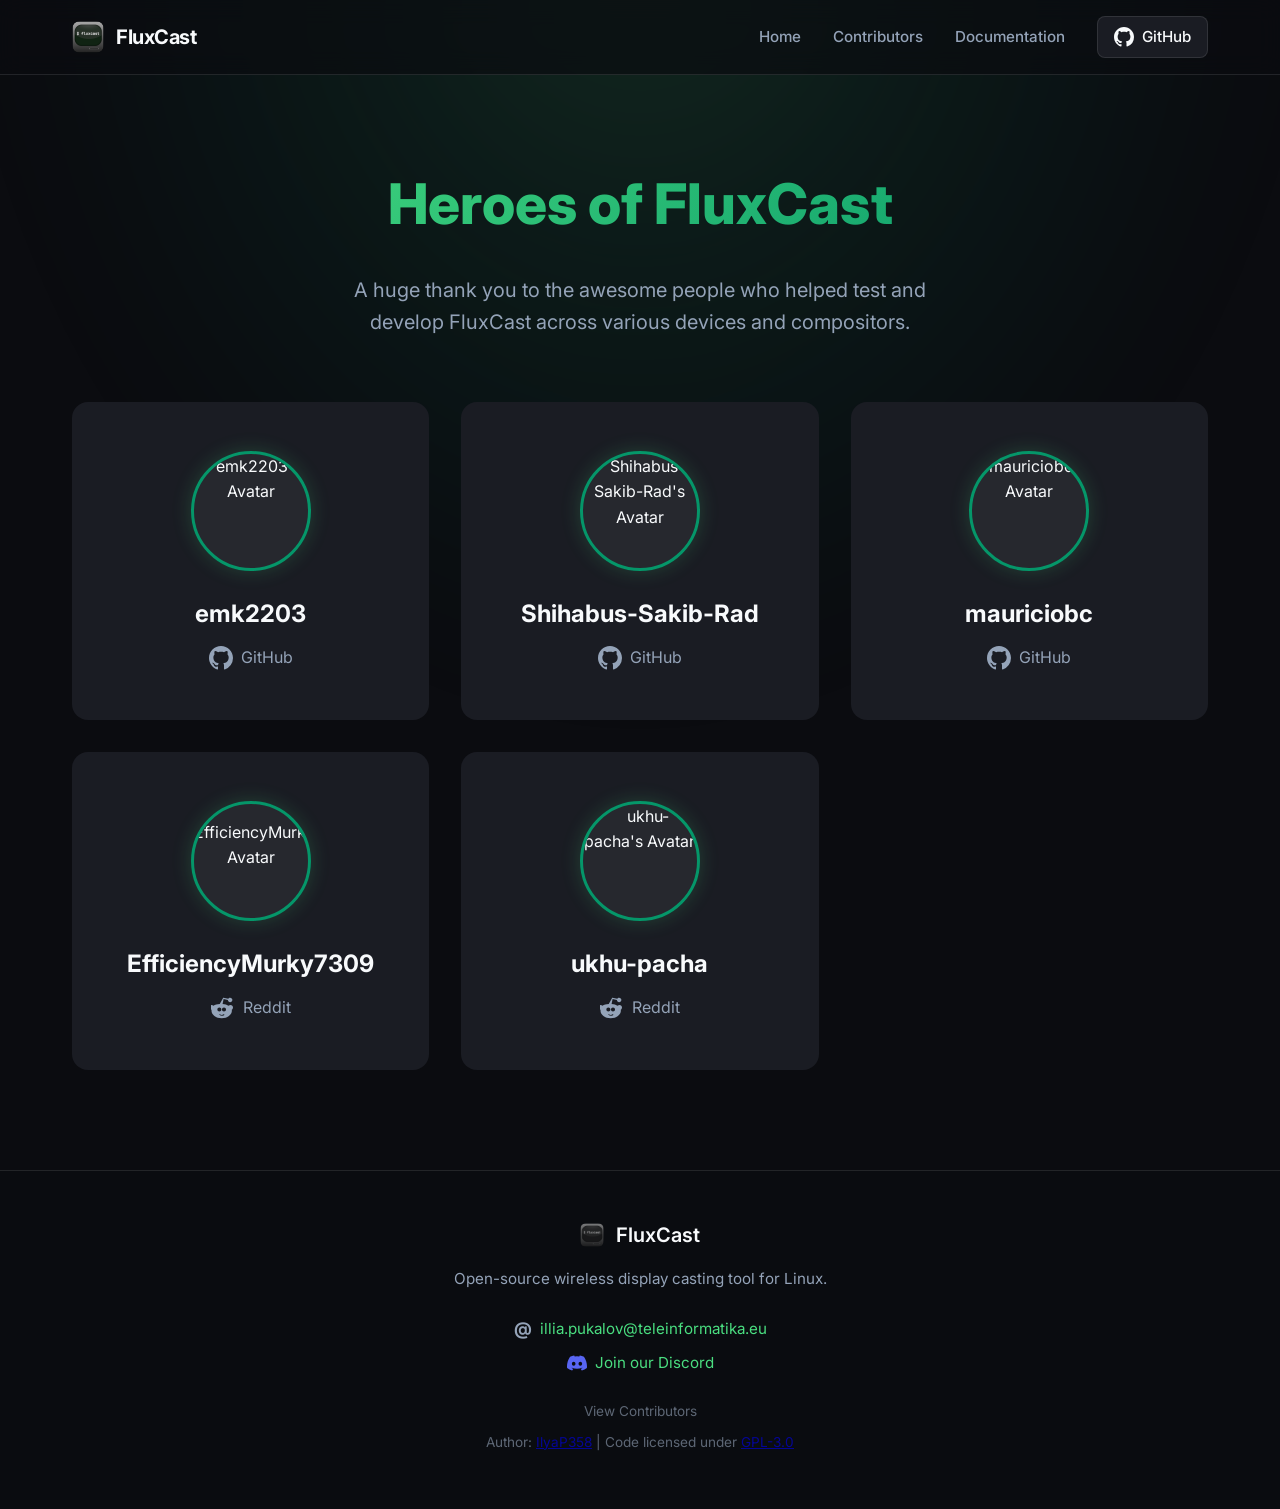
==== contributors.html @ ea7fc266 "ADD_contributors_page" ====
<!DOCTYPE html>
<html lang="en">

<head>
    <meta charset="UTF-8">
    <meta name="viewport" content="width=device-width, initial-scale=1.0">
    <title>FluxCast - Contributors</title>
    <meta name="description" content="Meet the awesome people who helped test and develop FluxCast.">
    <link rel="icon" type="image/png" href="flcast_logo_512x512.png">
    <link rel="preconnect" href="https://fonts.googleapis.com">
    <link rel="preconnect" href="https://fonts.gstatic.com" crossorigin>
    <link
        href="https://fonts.googleapis.com/css2?family=Inter:wght@400;500;600;700;800&family=Fira+Code:wght@400;500&display=swap"
        rel="stylesheet">
    <link rel="stylesheet" href="style.css">
    <style>
        .contributors-section {
            max-width: 1200px;
            margin: 160px auto 100px;
            padding: 0 2rem;
            text-align: center;
        }

        .contributors-title {
            font-size: 3.5rem;
            font-weight: 800;
            margin-bottom: 1.5rem;
            background: linear-gradient(135deg, var(--accent-color), var(--accent-secondary));
            -webkit-background-clip: text;
            -webkit-text-fill-color: transparent;
            background-clip: text;
        }

        .contributors-subtitle {
            font-size: 1.25rem;
            color: var(--text-secondary);
            margin-bottom: 4rem;
            max-width: 600px;
            margin-left: auto;
            margin-right: auto;
        }

        .contributors-grid {
            display: grid;
            grid-template-columns: repeat(auto-fit, minmax(300px, 1fr));
            gap: 2rem;
        }

        .contributor-card {
            background: var(--surface-color);
            border: 1px solid transparent;
            border-radius: 16px;
            padding: 3rem 1.5rem;
            display: flex;
            flex-direction: column;
            align-items: center;
            transition: all 0.3s ease;
            text-decoration: none;
            color: var(--text-primary);
        }

        .contributor-card:hover {
            border-color: rgba(74, 222, 128, 0.3);
            background: var(--surface-hover);
        }

        .contributor-avatar {
            width: 120px;
            height: 120px;
            border-radius: 50%;
            margin-bottom: 1.5rem;
            border: 3px solid var(--accent-secondary);
            background: rgba(255, 255, 255, 0.05);
            object-fit: cover;
            box-shadow: 0 0 20px rgba(74, 222, 128, 0.2);
        }

        .contributor-name {
            font-size: 1.5rem;
            font-weight: 700;
            margin-bottom: 0.75rem;
        }

        .contributor-platform {
            display: flex;
            align-items: center;
            gap: 0.5rem;
            color: var(--text-secondary);
            font-size: 1rem;
            margin-top: auto;
        }

        .platform-icon {
            width: 24px;
            height: 24px;
            fill: currentColor;
        }
    </style>
</head>

<body>
    <div class="glow-background"></div>

    <nav class="navbar">
        <div class="nav-content">
            <div class="logo-container">
                <img src="flcast_logo_512x512.png" alt="FluxCast Logo" class="logo">
                <span class="brand-name">FluxCast</span>
            </div>
            <div class="nav-links">
                <a href="index.html">Home</a>
                <a href="contributors.html">Contributors</a>
                <a href="index.html#docs">Documentation</a>
                <a href="https://github.com/IlyaP358/fluxcast" target="_blank" class="github-btn">
                    <svg height="20" width="20" viewBox="0 0 16 16" fill="currentColor">
                        <path
                            d="M8 0C3.58 0 0 3.58 0 8c0 3.54 2.29 6.53 5.47 7.59.4.07.55-.17.55-.38 0-.19-.01-.82-.01-1.49-2.01.37-2.53-.49-2.69-.94-.09-.23-.48-.94-.82-1.13-.28-.15-.68-.52-.01-.53.63-.01 1.08.58 1.23.82.72 1.21 1.87.87 2.33.66.07-.52.28-.87.51-1.07-1.78-.2-3.64-.89-3.64-3.95 0-.87.31-1.59.82-2.15-.08-.2-.36-1.02.08-2.12 0 0 .67-.21 2.2.82.64-.18 1.32-.27 2-.27.68 0 1.36.09 2 .27 1.53-1.04 2.2-.82 2.2-.82.44 1.1.16 1.92.08 2.12.51.56.82 1.27.82 2.15 0 3.07-1.87 3.75-3.65 3.95.29.25.54.73.54 1.48 0 1.07-.01 1.93-.01 2.2 0 .21.15.46.55.38A8.013 8.013 0 0016 8c0-4.42-3.58-8-8-8z">
                        </path>
                    </svg>
                    GitHub
                </a>
            </div>
        </div>
    </nav>

    <main>
        <section class="contributors-section">
            <h1 class="contributors-title">Heroes of FluxCast</h1>
            <p class="contributors-subtitle">A huge thank you to the awesome people who helped test and develop FluxCast
                across various devices and compositors.</p>

            <div class="contributors-grid" id="contributors-grid"></div>
        </section>
    </main>

    <footer>
        <div class="footer-content">
            <div class="footer-brand">
                <img src="flcast_logo_512x512.png" alt="FluxCast Logo" class="footer-logo">
                <span>FluxCast</span>
            </div>
            <p>Open-source wireless display casting tool for Linux.</p>
            <div class="footer-contact" style="margin-top: 1.5rem; font-size: 0.95rem;">
                <p style="display: flex; align-items: center; justify-content: center; gap: 0.5rem;">
                    <strong style="font-size: 1.1rem; color: var(--text-secondary);">@</strong>
                    <a href="mailto:illia.pukalov@teleinformatika.eu"
                        style="color: var(--accent-color); text-decoration: none; transition: opacity 0.2s;">illia.pukalov@teleinformatika.eu</a>
                </p>
                <p
                    style="display: flex; align-items: center; justify-content: center; gap: 0.5rem; margin-top: 0.5rem;">
                    <svg width="20" height="20" viewBox="0 0 24 24" fill="#5865F2" xmlns="http://w3.org">
                        <path
                            d="M20.317 4.37a19.791 19.791 0 0 0-4.885-1.515a.074.074 0 0 0-.079.037c-.21.375-.444.864-.608 1.25a18.27 18.27 0 0 0-5.487 0a12.64 12.64 0 0 0-.617-1.25a.077.077 0 0 0-.079-.037A19.736 19.736 0 0 0 3.677 4.37a.07.07 0 0 0-.032.027C.533 9.046-.32 13.58.099 18.057a.082.082 0 0 0 .031.057a19.9 19.9 0 0 0 5.993 3.03a.078.078 0 0 0 .084-.028a14.09 14.09 0 0 0 1.226-1.994a.076.076 0 0 0-.041-.106a13.107 13.107 0 0 1-1.872-.892a.077.077 0 0 1-.008-.128a10.2 10.2 0 0 0 .372-.292a.074.074 0 0 1 .077-.01c3.928 1.793 8.18 1.793 12.062 0a.074.074 0 0 1 .078.01c.12.098.246.198.373.292a.077.077 0 0 1-.006.127a12.299 12.299 0 0 1-1.873.892a.077.077 0 0 0-.041.107c.36.698.772 1.362 1.225 1.993a.076.076 0 0 0 .084.028a19.839 19.839 0 0 0 6.002-3.03a.077.077 0 0 0 .032-.054c.5-5.177-.838-9.674-3.549-13.66a.06.06 0 0 0-.031-.03zM8.02 15.33c-1.183 0-2.157-1.085-2.157-2.419c0-1.333.956-2.419 2.157-2.419c1.21 0 2.176 1.096 2.157 2.42c0 1.333-.956 2.418-2.157 2.418zm7.975 0c-1.183 0-2.157-1.085-2.157-2.419c0-1.333.955-2.419 2.157-2.419c1.21 0 2.176 1.096 2.157 2.42c0 1.333-.946 2.418-2.157 2.418z" />
                    </svg>
                    <a href="https://discord.gg/Qa2UTZPpPh" target="_blank" rel="noopener noreferrer"
                        style="color: var(--accent-color); text-decoration: none; transition: opacity 0.2s;">Join our
                        Discord</a>
                </p>
            </div>

            <p style="margin-top: 1.5rem; margin-bottom: -1rem;">
                <a href="contributors.html"
                    style="color: var(--text-secondary); opacity: 0.6; text-decoration: none; font-size: 0.85rem; transition: opacity 0.2s;"
                    onmouseover="this.style.opacity='1'" onmouseout="this.style.opacity='0.6'">View Contributors</a>
            </p>

            <p class="copyright">
                Author: <a href="https://github.com/IlyaP358" target="_blank">IlyaP358</a> |
                Code licensed under <a href="https://github.com/IlyaP358/fluxcast/blob/main/LICENSE"
                    target="_blank">GPL-3.0</a>
            </p>

        </div>
    </footer>

    <script src="contributors_data.js"></script>
    <script src="contributors.js"></script>
</body>

</html>
---- style.css ----
:root {
    --bg-color: #0B0C10;
    --surface-color: #1A1C23;
    --surface-hover: #232732;
    --text-primary: #F8FAFC;
    --text-secondary: #94A3B8;
    --accent-color: #4ADE80;
    --accent-secondary: #059669;
    --border-color: rgba(255, 255, 255, 0.1);
    --glow-spread: 120px;
}

* {
    margin: 0;
    padding: 0;
    box-sizing: border-box;
}

body {
    font-family: 'Inter', -apple-system, BlinkMacSystemFont, sans-serif;
    background-color: var(--bg-color);
    color: var(--text-primary);
    line-height: 1.6;
    overflow-x: hidden;
}

html {
    scroll-behavior: smooth;
}

.glow-background {
    position: absolute;
    top: -100px;
    left: 50%;
    transform: translateX(-50%);
    width: 100vw;
    height: 800px;
    background: radial-gradient(ellipse at top center, rgba(74, 222, 128, 0.15) 0%, rgba(5, 150, 105, 0.08) 40%, transparent 70%);
    filter: blur(60px);
    z-index: -1;
    pointer-events: none;
}

.navbar {
    position: fixed;
    top: 0;
    left: 0;
    width: 100%;
    background: rgba(11, 12, 16, 0.7);
    backdrop-filter: blur(12px);
    border-bottom: 1px solid var(--border-color);
    z-index: 100;
}

.nav-content {
    max-width: 1200px;
    margin: 0 auto;
    padding: 1rem 2rem;
    display: flex;
    justify-content: space-between;
    align-items: center;
}

.logo-container {
    display: flex;
    align-items: center;
    gap: 0.75rem;
}

.logo {
    width: 32px;
    height: 32px;
    border-radius: 8px;
}

.brand-name {
    font-weight: 700;
    font-size: 1.25rem;
    letter-spacing: -0.5px;
}

.nav-links {
    display: flex;
    align-items: center;
    gap: 2rem;
}

.nav-links a {
    color: var(--text-secondary);
    text-decoration: none;
    font-weight: 500;
    font-size: 0.95rem;
    transition: color 0.2s;
}

.nav-links a:hover {
    color: var(--text-primary);
}

.github-btn {
    display: flex;
    align-items: center;
    gap: 0.5rem;
    background: var(--surface-color);
    padding: 0.5rem 1rem;
    border-radius: 8px;
    border: 1px solid var(--border-color);
    color: var(--text-primary) !important;
    transition: all 0.2s !important;
}

.github-btn:hover {
    background: var(--surface-hover);
    border-color: rgba(255, 255, 255, 0.2);
}

.hero {
    max-width: 1200px;
    margin: 0 auto;
    padding: 160px 2rem 80px;
    display: flex;
    flex-direction: column;
    align-items: center;
    text-align: center;
}

.hero-content {
    max-width: 800px;
    margin-bottom: 4rem;
}

.hero-title {
    font-size: 4rem;
    font-weight: 800;
    line-height: 1.1;
    letter-spacing: -1.5px;
    margin-bottom: 1.5rem;
}

.gradient-text {
    background: linear-gradient(135deg, var(--accent-color), var(--accent-secondary));
    -webkit-background-clip: text;
    -webkit-text-fill-color: transparent;
    background-clip: text;
}

.hero-subtitle {
    font-size: 1.25rem;
    color: var(--text-secondary);
    margin-bottom: 2.5rem;
    max-width: 600px;
    margin-left: auto;
    margin-right: auto;
}

.hero-actions {
    display: flex;
    justify-content: center;
    gap: 1rem;
}

.btn {
    padding: 0.875rem 1.5rem;
    border-radius: 8px;
    font-weight: 600;
    font-size: 1rem;
    text-decoration: none;
    transition: all 0.3s ease;
    cursor: pointer;
}

.btn-primary {
    background: var(--text-primary);
    color: var(--bg-color);
    box-shadow: 0 4px 14px rgba(255, 255, 255, 0.25);
}

.btn-primary:hover {
    transform: translateY(-2px);
    box-shadow: 0 6px 20px rgba(255, 255, 255, 0.3);
}

.btn-secondary {
    background: rgba(255, 255, 255, 0.05);
    color: var(--text-primary);
    border: 1px solid var(--border-color);
    backdrop-filter: blur(8px);
}

.btn-secondary:hover {
    background: rgba(255, 255, 255, 0.1);
    transform: translateY(-2px);
}

.video-container {
    width: 100%;
    max-width: 1000px;
    position: relative;
}

.video-wrapper {
    position: relative;
    border-radius: 12px;
    background: var(--surface-color);
    padding: 8px;
    border: 1px solid var(--border-color);
    box-shadow: 0 20px 40px rgba(0, 0, 0, 0.5);
    z-index: 1;
}

.video-glow {
    position: absolute;
    top: 50%;
    left: 50%;
    transform: translate(-50%, -50%);
    width: 100%;
    height: 100%;
    background: linear-gradient(135deg, var(--accent-color), var(--accent-secondary));
    filter: blur(100px);
    opacity: 0.15;
    z-index: -1;
    border-radius: inherit;
    transition: opacity 0.3s ease;
}

.video-wrapper:hover .video-glow {
    opacity: 0.25;
}

video {
    width: 100%;
    height: auto;
    border-radius: 6px;
    display: block;
}

.faq-section {
    max-width: 900px;
    margin: 0 auto 100px;
    padding: 0 2rem;
}

.faq-container {
    display: flex;
    flex-direction: column;
    gap: 1.5rem;
}

.faq-item {
    background: var(--surface-color);
    border: 1px solid var(--border-color);
    border-radius: 12px;
    padding: 2rem;
    transition: border-color 0.3s ease;
}

.faq-item:hover {
    border-color: rgba(255, 255, 255, 0.2);
}

.faq-question {
    font-size: 1.25rem;
    font-weight: 600;
    margin-bottom: 1rem;
    color: var(--text-primary);
    display: flex;
    align-items: center;
    gap: 0.75rem;
}

.faq-icon {
    width: 24px;
    height: 24px;
    color: var(--text-secondary);
    flex-shrink: 0;
}

.faq-icon-img {
    width: 24px;
    height: auto;
    flex-shrink: 0;
}

.faq-answer {
    color: var(--text-secondary);
    font-size: 1rem;
    line-height: 1.6;
}

.faq-answer code {
    background: rgba(0, 0, 0, 0.3);
    padding: 0.2rem 0.4rem;
    border-radius: 4px;
    font-size: 0.9em;
    font-family: 'Fira Code', monospace;
    color: var(--accent-color);
}

.documentation-section {
    max-width: 900px;
    margin: 0 auto 100px;
    padding: 0 2rem;
}

.section-header {
    text-align: center;
    margin-bottom: 3rem;
}

.section-header h2 {
    font-size: 2.5rem;
    font-weight: 700;
    margin-bottom: 0.5rem;
}

.section-header p {
    color: var(--text-secondary);
}

.docs-container {
    background: var(--surface-color);
    border: 1px solid var(--border-color);
    border-radius: 16px;
    padding: 3rem;
    position: relative;
    overflow: hidden;
}

.docs-container::before {
    content: '';
    position: absolute;
    top: 0;
    left: 0;
    width: 100%;
    height: 4px;
    background: linear-gradient(90deg, var(--accent-color), var(--accent-secondary));
}

.docs-container h1 {
    font-size: 2rem;
    margin-bottom: 1.5rem;
    padding-bottom: 0.5rem;
    border-bottom: 1px solid var(--border-color);
}

.docs-container h2 {
    font-size: 1.5rem;
    margin-top: 2.5rem;
    margin-bottom: 1rem;
}

.docs-container h3 {
    font-size: 1.25rem;
    margin-top: 2rem;
    margin-bottom: 1rem;
}

.docs-container p {
    margin-bottom: 1.25rem;
    color: #CBD5E1;
}

.docs-container ul, .docs-container ol {
    margin-bottom: 1.5rem;
    padding-left: 1.5rem;
    color: #CBD5E1;
}

.docs-container li {
    margin-bottom: 0.5rem;
}

.docs-container a {
    color: var(--accent-color);
    text-decoration: none;
}

.docs-container a:hover {
    text-decoration: underline;
}

.docs-container code {
    font-family: 'Fira Code', monospace;
    background: rgba(0, 0, 0, 0.3);
    padding: 0.2rem 0.4rem;
    border-radius: 4px;
    font-size: 0.85em;
    color: var(--accent-color);
}

.docs-container pre {
    background: #0D1117;
    border: 1px solid var(--border-color);
    border-radius: 8px;
    padding: 1.25rem;
    overflow-x: auto;
    margin-bottom: 1.5rem;
}

.docs-container pre code {
    background: transparent;
    padding: 0;
    color: inherit;
    font-size: 0.9em;
}

.loading-spinner {
    width: 40px;
    height: 40px;
    border: 3px solid rgba(255, 255, 255, 0.1);
    border-radius: 50%;
    border-top-color: var(--accent-color);
    animation: spin 1s ease-in-out infinite;
    margin: 0 auto 1rem;
}

.loading-text {
    text-align: center;
    color: var(--text-secondary);
}

@keyframes spin {
    to { transform: rotate(360deg); }
}

footer {
    border-top: 1px solid var(--border-color);
    padding: 3rem 2rem;
    text-align: center;
    background: rgba(11, 12, 16, 0.5);
}

.footer-content {
    max-width: 1200px;
    margin: 0 auto;
}

.footer-brand {
    display: flex;
    align-items: center;
    justify-content: center;
    gap: 0.75rem;
    margin-bottom: 1rem;
    font-weight: 600;
    font-size: 1.25rem;
}

.footer-logo {
    width: 24px;
    height: 24px;
    border-radius: 6px;
    filter: grayscale(100%) opacity(0.7);
    transition: all 0.3s;
}

.footer-brand:hover .footer-logo {
    filter: grayscale(0%) opacity(1);
}

.footer-content p {
    color: var(--text-secondary);
    font-size: 0.95rem;
    margin-bottom: 0.5rem;
}

.copyright {
    font-size: 0.85rem !important;
    opacity: 0.6;
    margin-top: 1.5rem;
}

@media (max-width: 768px) {
    .hero-title {
        font-size: 2.5rem;
    }
    
    .nav-links a:not(.github-btn) {
        display: none;
    }
    
    .docs-container {
        padding: 1.5rem;
    }
}
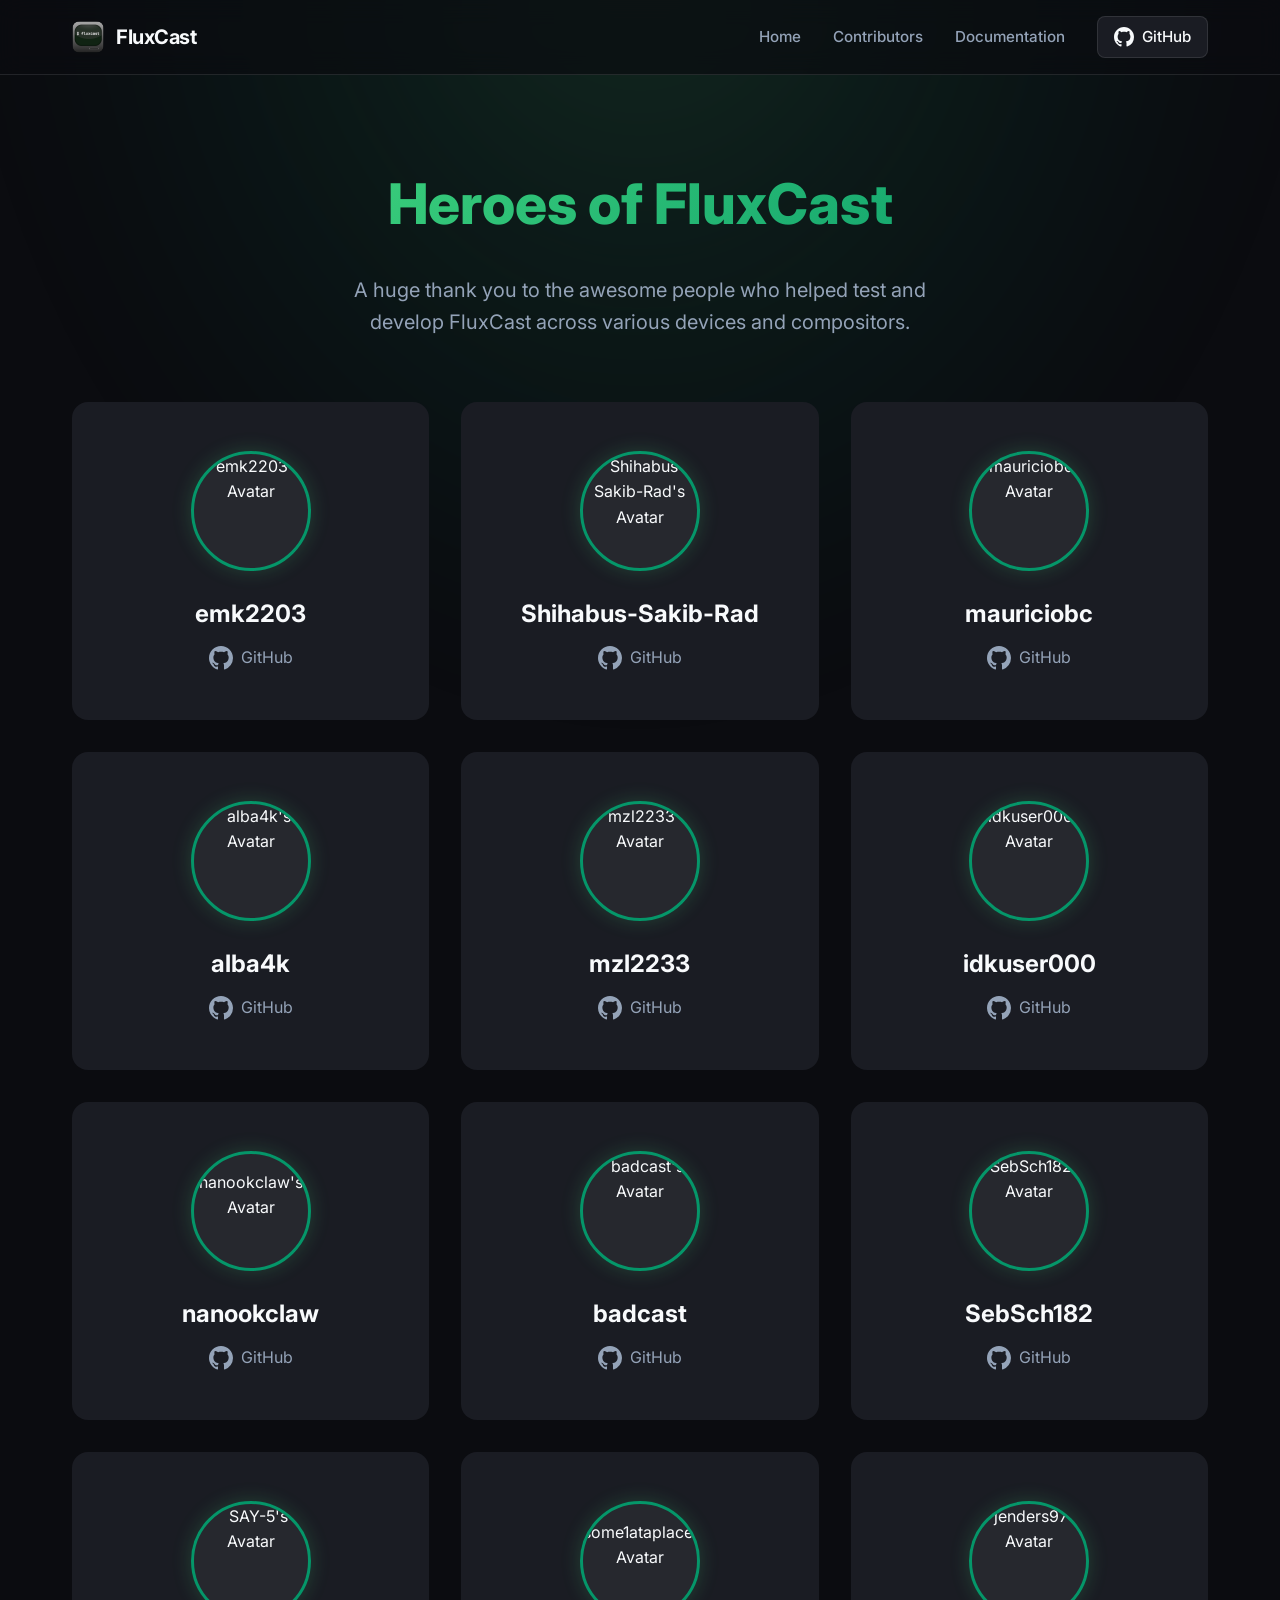
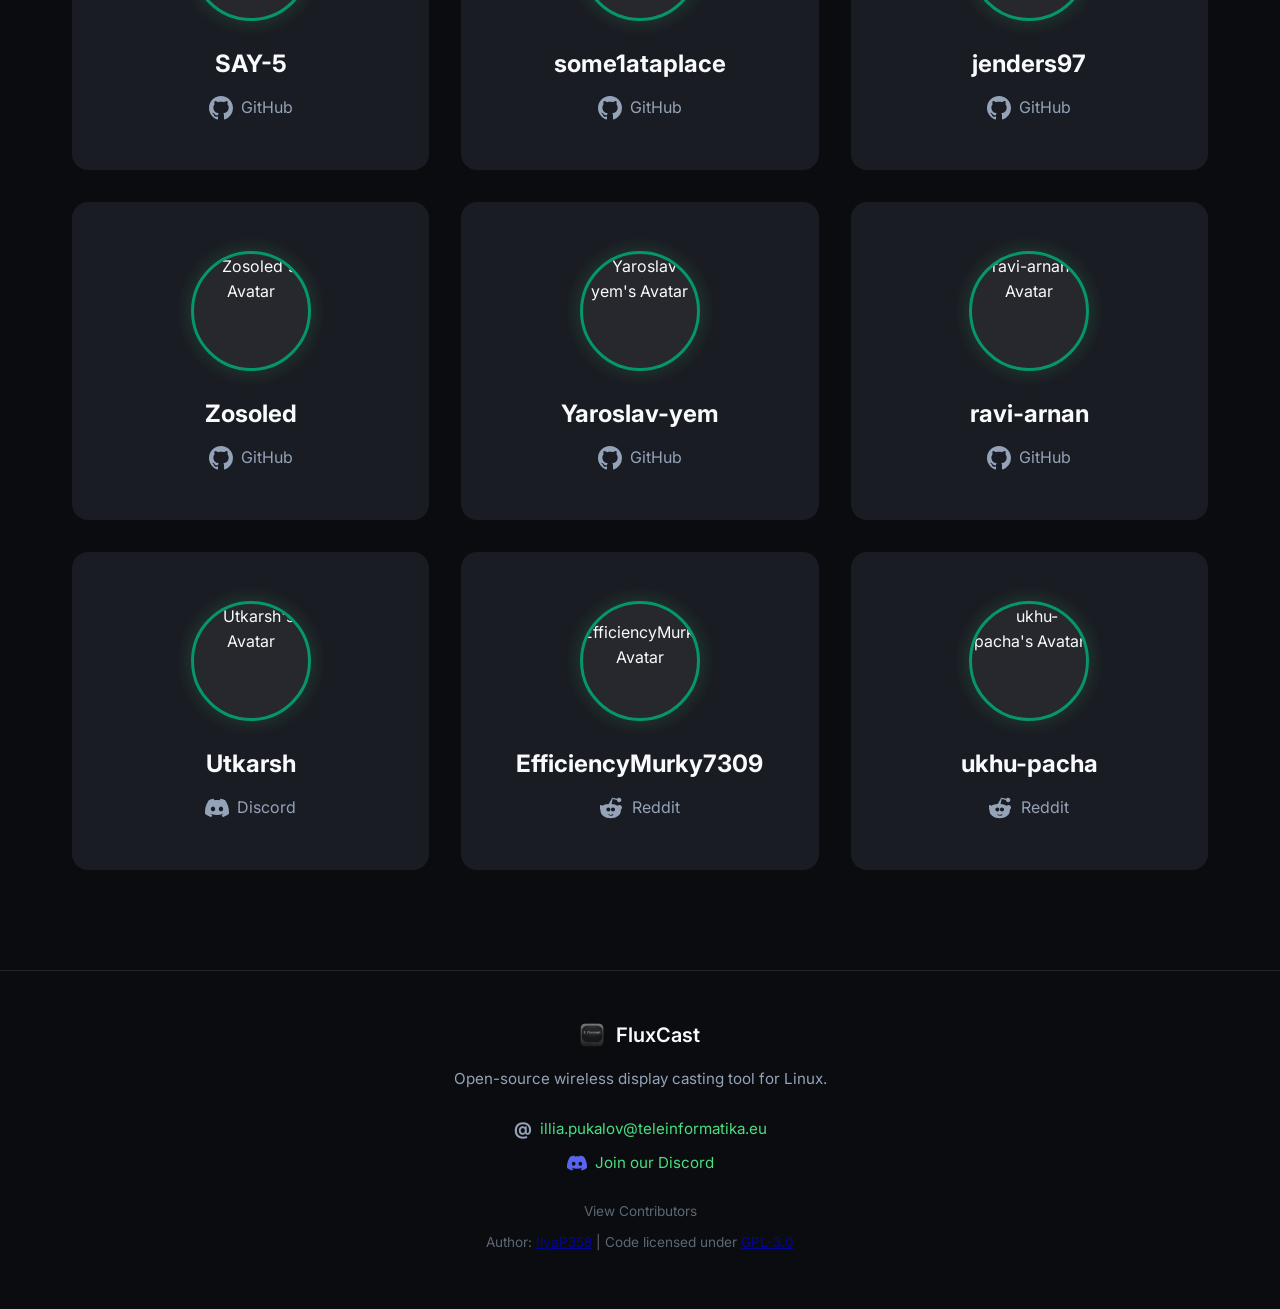
==== commit 7730a8df: "small_redesign" ====
--- a/contributors.html
+++ b/contributors.html
@@ -110,7 +110,7 @@
             <div class="nav-links">
                 <a href="index.html">Home</a>
                 <a href="contributors.html">Contributors</a>
-                <a href="index.html#docs">Documentation</a>
+                <a href="documentation.html">Documentation</a>
                 <a href="https://github.com/IlyaP358/fluxcast" target="_blank" class="github-btn">
                     <svg height="20" width="20" viewBox="0 0 16 16" fill="currentColor">
                         <path
--- a/style.css
+++ b/style.css
@@ -423,6 +423,278 @@
     to { transform: rotate(360deg); }
 }
 
+.community-section {
+    position: relative;
+    max-width: 1100px;
+    margin: 0 auto 100px;
+    padding: 80px 2rem;
+    display: flex;
+    align-items: center;
+    justify-content: center;
+    overflow: hidden;
+    border-radius: 24px;
+    background: radial-gradient(ellipse at center, rgba(88, 101, 242, 0.08) 0%, transparent 65%);
+}
+
+.community-bubbles {
+    position: absolute;
+    inset: 0;
+    pointer-events: none;
+}
+
+.bubble {
+    position: absolute;
+    border-radius: 50%;
+    overflow: hidden;
+    border: 2px solid rgba(255, 255, 255, 0.15);
+    background: var(--surface-color);
+    animation: bubble-float linear infinite;
+    will-change: transform;
+    box-shadow: 0 4px 12px rgba(0, 0, 0, 0.2);
+}
+
+.bubble img {
+    width: 100%;
+    height: 100%;
+    object-fit: cover;
+    display: block;
+}
+
+.bubble-placeholder {
+    width: 100%;
+    height: 100%;
+    border-radius: 50%;
+}
+
+@keyframes bubble-float {
+    0%   { transform: translateY(0px) rotate(0deg); }
+    33%  { transform: translateY(-12px) rotate(2deg); }
+    66%  { transform: translateY(6px) rotate(-2deg); }
+    100% { transform: translateY(0px) rotate(0deg); }
+}
+
+.community-center {
+    position: relative;
+    z-index: 1;
+    text-align: center;
+    max-width: 480px;
+}
+
+.community-server-icon {
+    display: flex;
+    align-items: center;
+    justify-content: center;
+    width: fit-content;
+    margin: 0 auto 1.5rem;
+    color: #fff;
+    filter: drop-shadow(0 0 16px rgba(88, 101, 242, 0.6));
+    transition: transform 0.2s, filter 0.2s;
+}
+
+.community-server-icon svg {
+    width: 96px;
+    height: 96px;
+    display: block;
+}
+
+.community-server-icon:hover {
+    transform: translateY(-2px) scale(1.04);
+    filter: drop-shadow(0 0 24px rgba(88, 101, 242, 0.85));
+}
+
+.install-section {
+    max-width: 760px;
+    margin: 0 auto 120px;
+    padding: 0 2rem;
+}
+
+.install-header {
+    text-align: center;
+    margin-bottom: 2.5rem;
+}
+
+.install-title {
+    font-size: 2.4rem;
+    font-weight: 800;
+    letter-spacing: -0.5px;
+    margin-bottom: 0.5rem;
+    color: var(--text-primary);
+}
+
+.install-sub {
+    color: var(--text-secondary);
+    font-size: 1.05rem;
+}
+
+.install-card {
+    background: var(--surface-color);
+    border: 1px solid var(--border-color);
+    border-radius: 20px;
+    padding: 0.5rem 1.5rem;
+    box-shadow: 0 20px 50px rgba(0, 0, 0, 0.35);
+}
+
+.install-row {
+    display: flex;
+    align-items: center;
+    gap: 1.5rem;
+    padding: 1.5rem 0;
+}
+
+.install-row + .install-row {
+    border-top: 1px solid var(--border-color);
+}
+
+.install-method {
+    display: flex;
+    flex-direction: column;
+    align-items: center;
+    gap: 0.5rem;
+    flex-shrink: 0;
+    width: 96px;
+}
+
+.install-icon {
+    width: 40px;
+    height: 40px;
+    color: var(--text-primary);
+    fill: url(#installIconGrad);
+}
+
+.install-label {
+    font-size: 0.85rem;
+    font-weight: 600;
+    color: var(--text-secondary);
+}
+
+.install-cmd {
+    flex: 1;
+    min-width: 0;
+    display: flex;
+    align-items: center;
+    justify-content: space-between;
+    gap: 1rem;
+    background: var(--bg-color);
+    border: 1px solid var(--border-color);
+    border-radius: 12px;
+    padding: 0.85rem 1rem 0.85rem 1.1rem;
+    font-family: 'Fira Code', monospace;
+}
+
+.install-cmd code {
+    font-family: inherit;
+    font-size: 0.95rem;
+    color: var(--text-primary);
+    white-space: nowrap;
+    overflow-x: auto;
+}
+
+.install-prompt {
+    color: var(--accent-color);
+    margin-right: 0.5rem;
+    user-select: none;
+}
+
+.copy-btn {
+    flex-shrink: 0;
+    display: inline-flex;
+    align-items: center;
+    justify-content: center;
+    width: 34px;
+    height: 34px;
+    border: none;
+    border-radius: 8px;
+    background: transparent;
+    color: var(--text-secondary);
+    cursor: pointer;
+    transition: background 0.2s, color 0.2s;
+}
+.copy-btn:hover {
+    background: var(--surface-hover);
+    color: var(--text-primary);
+}
+.copy-btn svg { width: 17px; height: 17px; }
+.copy-btn .icon-check { display: none; }
+.copy-btn.copied { color: var(--accent-color); }
+.copy-btn.copied .icon-copy  { display: none; }
+.copy-btn.copied .icon-check { display: inline; }
+
+.install-cmd-link {
+    text-decoration: none;
+    transition: border-color 0.2s, background 0.2s;
+}
+.install-cmd-link:hover {
+    border-color: var(--accent-color);
+    background: var(--surface-hover);
+}
+.install-cmd-text {
+    font-size: 0.92rem;
+    color: var(--text-primary);
+    white-space: nowrap;
+    overflow: hidden;
+    text-overflow: ellipsis;
+}
+.install-cmd-link .icon-download {
+    width: 18px;
+    height: 18px;
+    flex-shrink: 0;
+    color: var(--accent-color);
+}
+
+@media (max-width: 640px) {
+    .install-title { font-size: 1.75rem; }
+    .install-row { flex-direction: column; align-items: stretch; gap: 0.85rem; }
+    .install-method { flex-direction: row; width: auto; justify-content: center; }
+}
+
+.community-title {
+    font-size: 2.4rem;
+    font-weight: 800;
+    letter-spacing: -0.5px;
+    margin-bottom: 0.65rem;
+    color: var(--text-primary);
+}
+
+.community-sub {
+    color: var(--text-secondary);
+    font-size: 1.05rem;
+    line-height: 1.6;
+    margin-bottom: 1.25rem;
+}
+
+.community-stats {
+    display: flex;
+    align-items: center;
+    justify-content: center;
+    gap: 0.5rem;
+    font-size: 0.9rem;
+    color: var(--text-secondary);
+    margin-bottom: 1.75rem;
+}
+
+.community-dot {
+    width: 8px;
+    height: 8px;
+    border-radius: 50%;
+    flex-shrink: 0;
+}
+
+.community-dot.online {
+    background: #23A559;
+    box-shadow: 0 0 6px rgba(35, 165, 89, 0.7);
+    animation: dot-pulse 2s ease-in-out infinite;
+}
+
+@keyframes dot-pulse {
+    0%, 100% { box-shadow: 0 0 4px rgba(35, 165, 89, 0.7); }
+    50% { box-shadow: 0 0 10px rgba(35, 165, 89, 0.9); }
+}
+
+@media (max-width: 768px) {
+    .community-title { font-size: 1.75rem; }
+    .community-section { padding: 60px 1.5rem; }
+}
+
 footer {
     border-top: 1px solid var(--border-color);
     padding: 3rem 2rem;
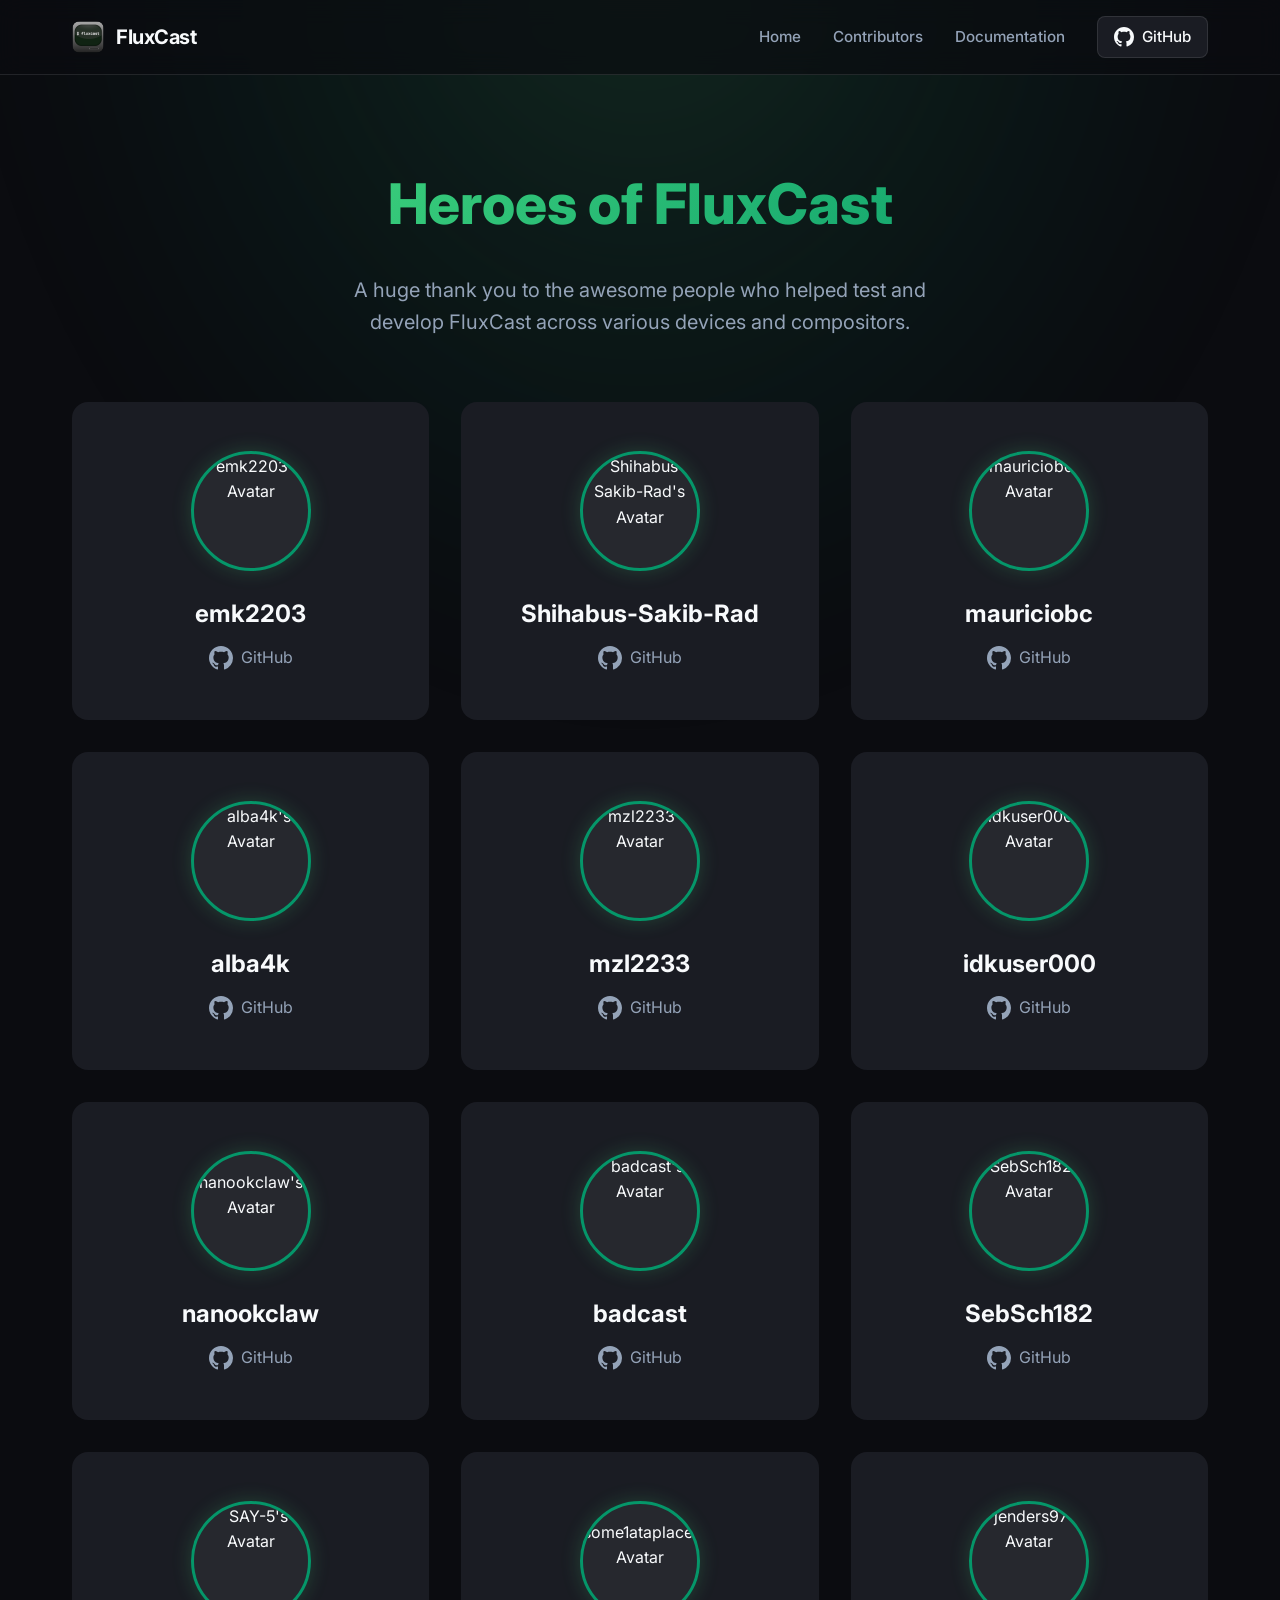
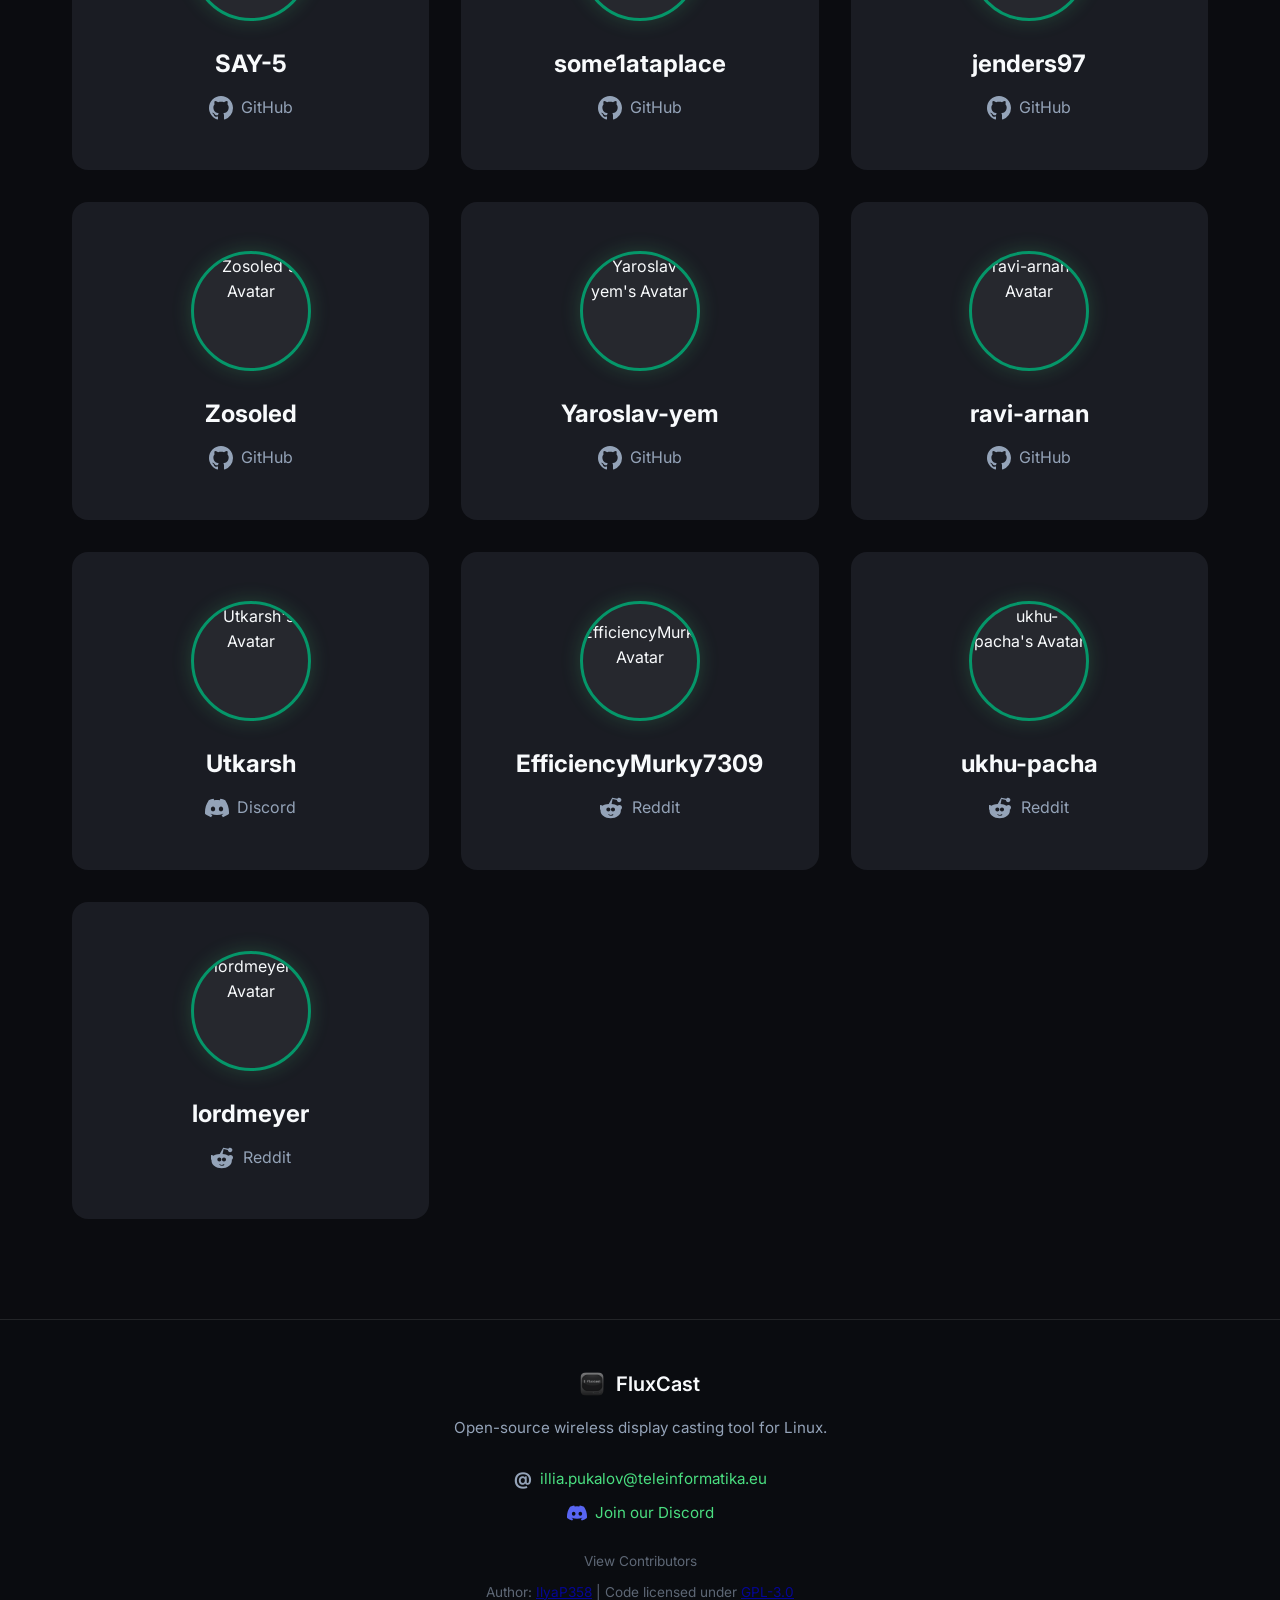
==== commit 72f536b6: "index_update" ====
--- a/contributors.html
+++ b/contributors.html
@@ -6,6 +6,8 @@
     <meta name="viewport" content="width=device-width, initial-scale=1.0">
     <title>FluxCast - Contributors</title>
     <meta name="description" content="Meet the awesome people who helped test and develop FluxCast.">
+    <link rel="canonical" href="https://fluxcast.secweb.cloud/contributors.html">
+    <meta name="robots" content="index, follow">
     <link rel="icon" type="image/png" href="flcast_logo_512x512.png">
     <link rel="preconnect" href="https://fonts.googleapis.com">
     <link rel="preconnect" href="https://fonts.gstatic.com" crossorigin>
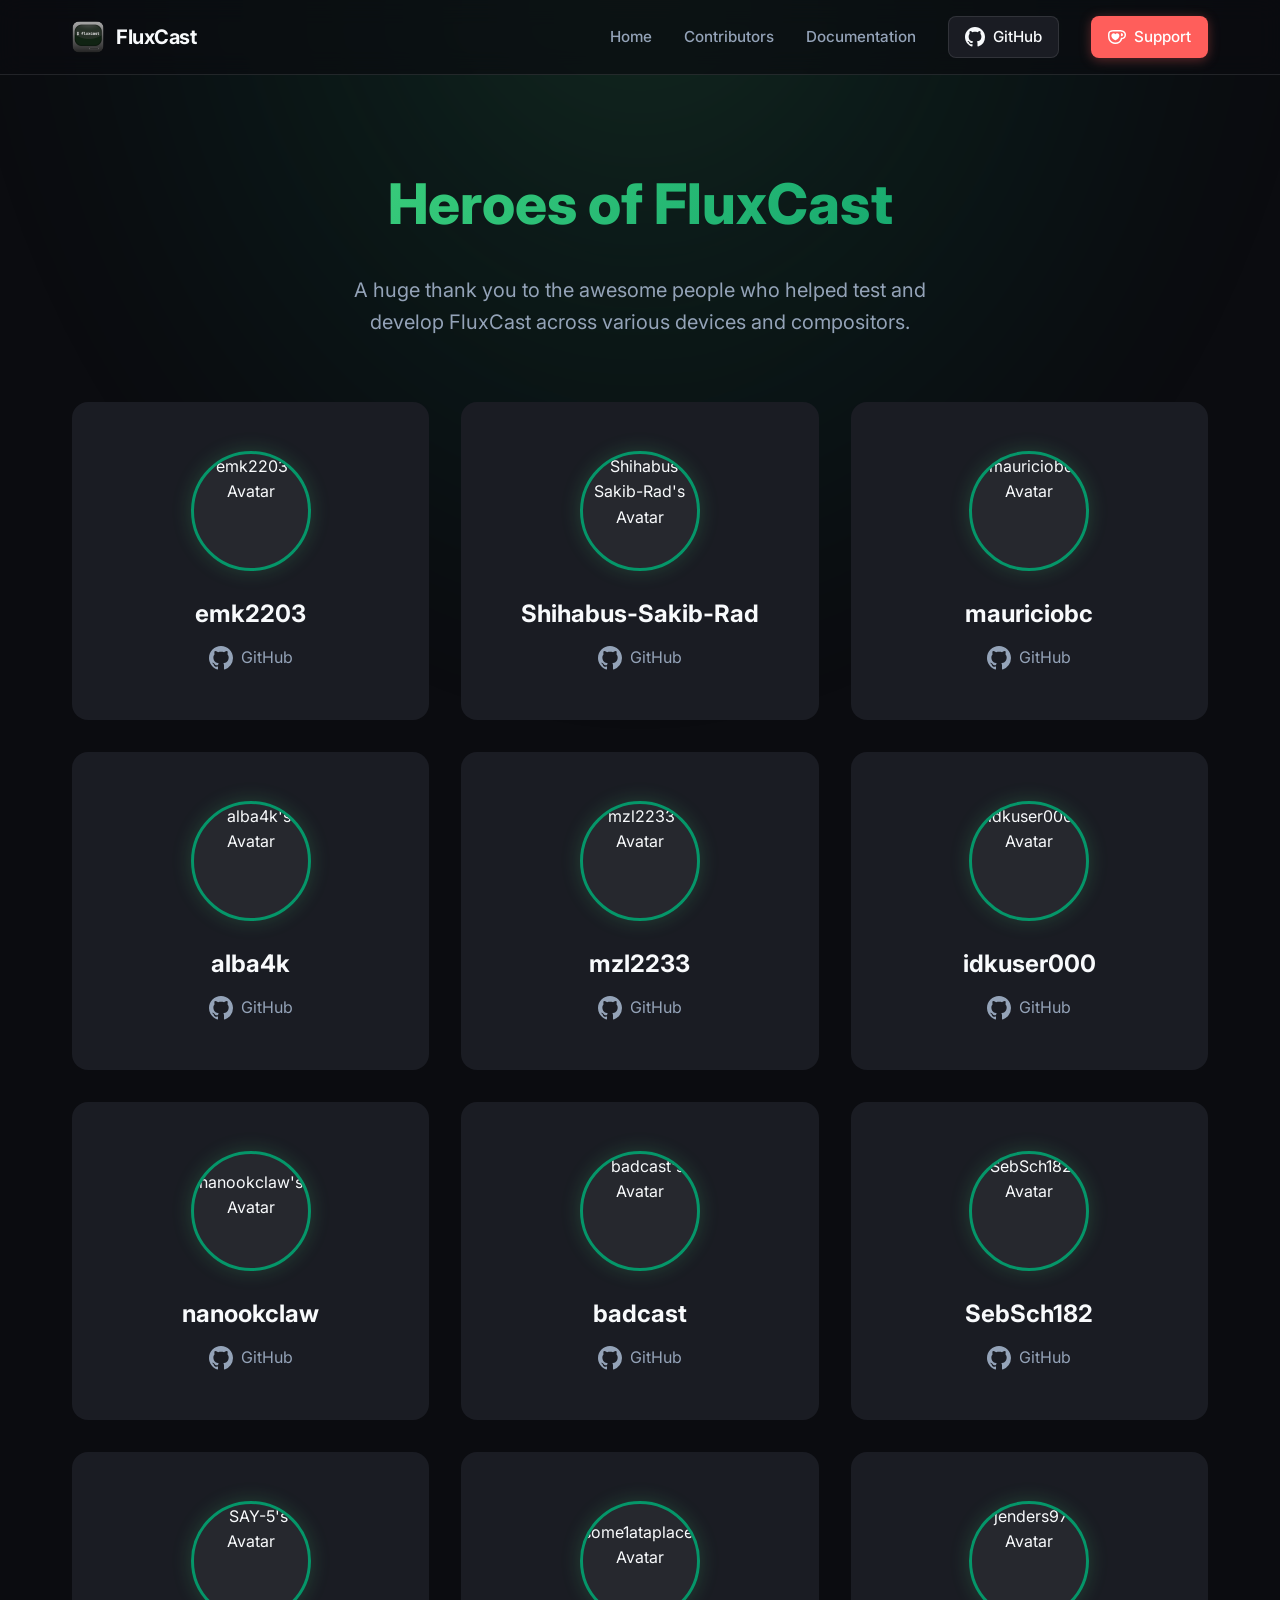
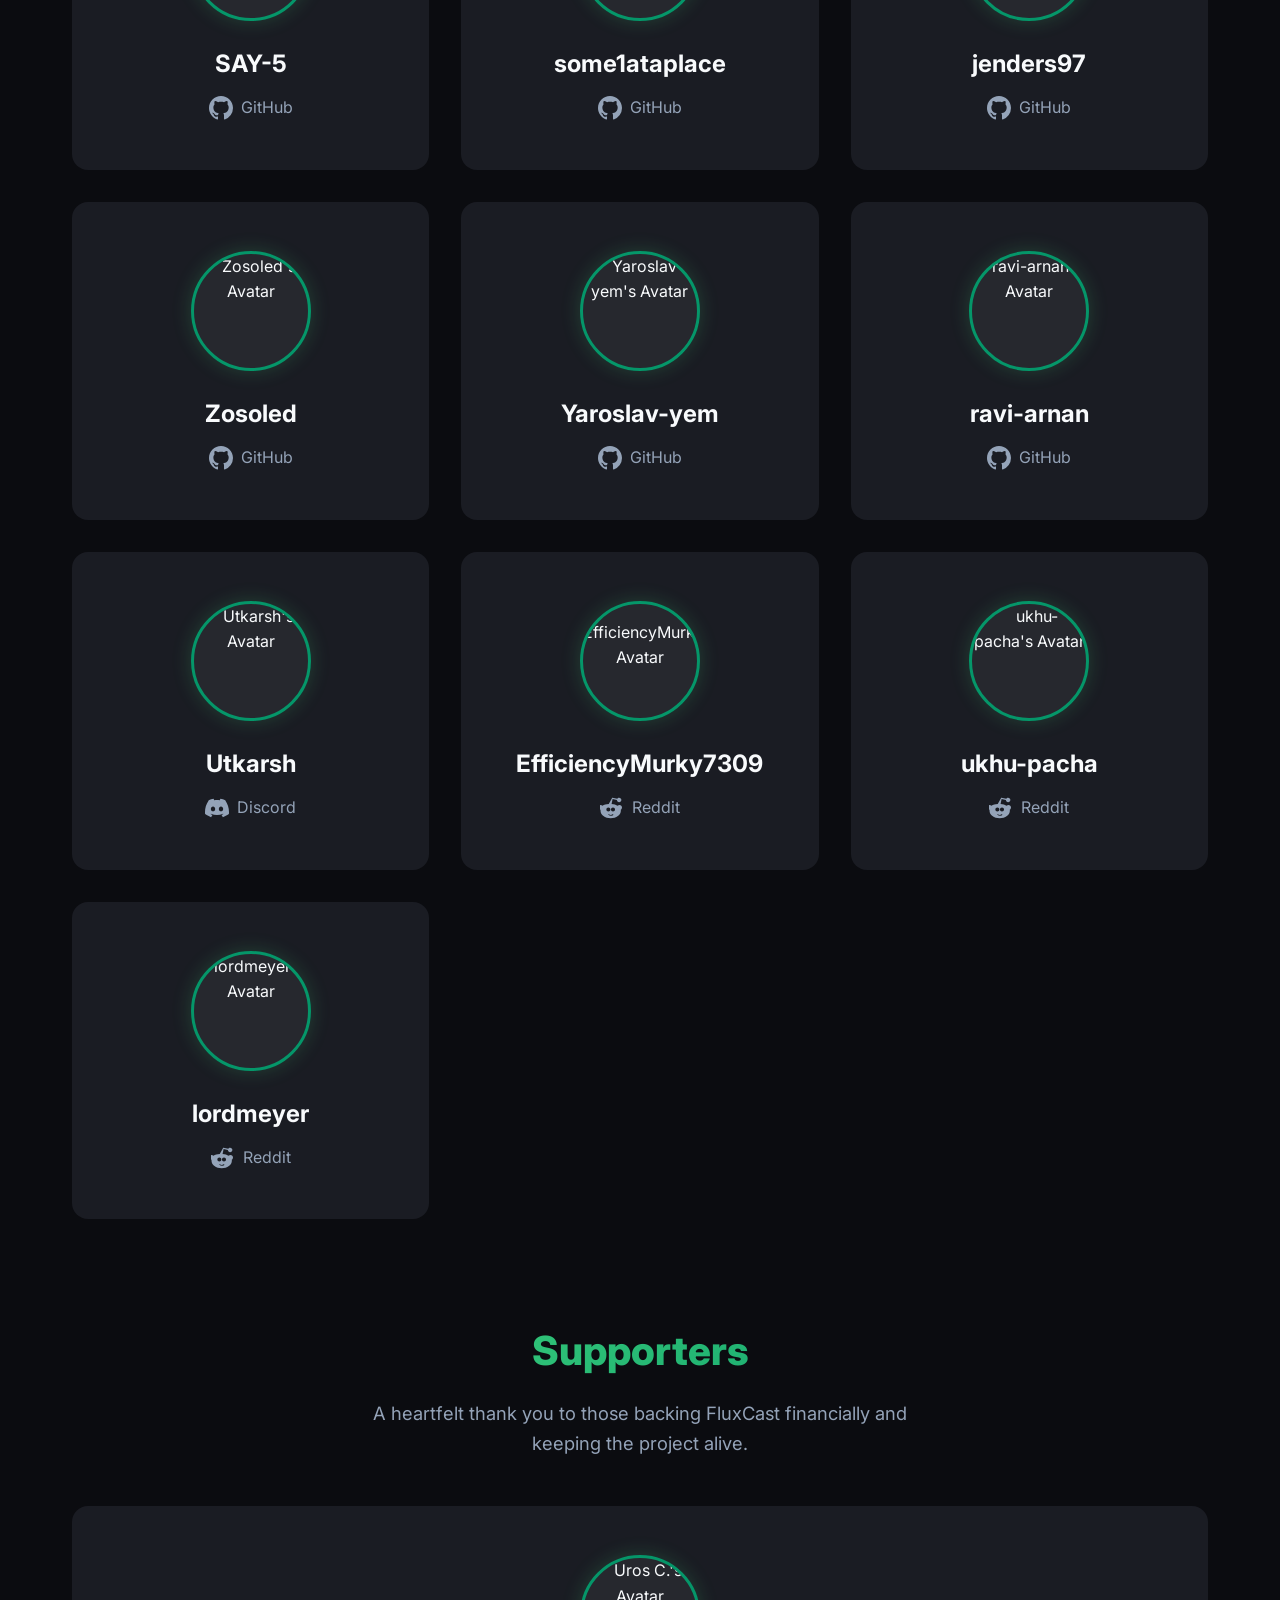
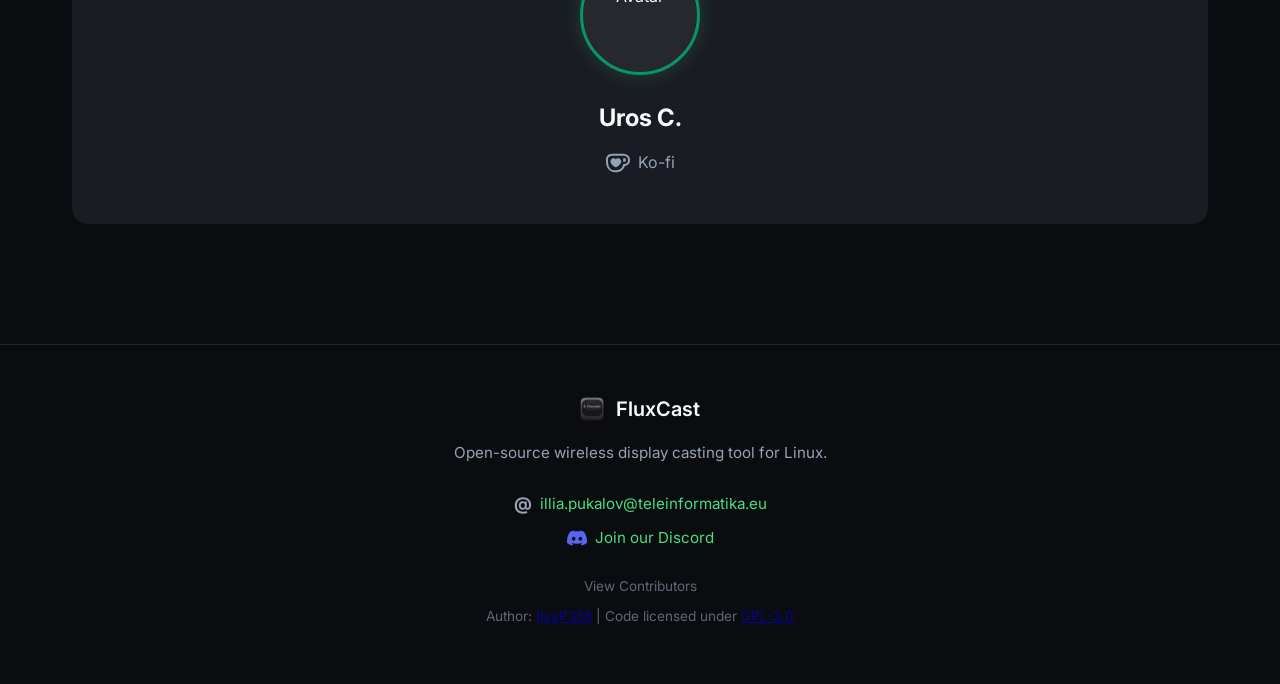
==== commit 851136c6: "add_ko-fi_and_sponsors_sections" ====
--- a/contributors.html
+++ b/contributors.html
@@ -6,7 +6,7 @@
     <meta name="viewport" content="width=device-width, initial-scale=1.0">
     <title>FluxCast - Contributors</title>
     <meta name="description" content="Meet the awesome people who helped test and develop FluxCast.">
-    <link rel="canonical" href="https://fluxcast.secweb.cloud/contributors.html">
+    <link rel="canonical" href="https://fluxcast.dev/contributors.html">
     <meta name="robots" content="index, follow">
     <link rel="icon" type="image/png" href="flcast_logo_512x512.png">
     <link rel="preconnect" href="https://fonts.googleapis.com">
@@ -97,6 +97,30 @@
             height: 24px;
             fill: currentColor;
         }
+
+        .supporters-section {
+            max-width: 1200px;
+            margin: 0 auto 120px;
+            padding: 0 2rem;
+            text-align: center;
+        }
+
+        .supporters-title {
+            font-size: 2.5rem;
+            font-weight: 800;
+            margin-bottom: 1rem;
+            background: linear-gradient(135deg, var(--accent-color), var(--accent-secondary));
+            -webkit-background-clip: text;
+            -webkit-text-fill-color: transparent;
+            background-clip: text;
+        }
+
+        .supporters-subtitle {
+            font-size: 1.15rem;
+            color: var(--text-secondary);
+            margin: 0 auto 3rem;
+            max-width: 560px;
+        }
     </style>
 </head>
 
@@ -121,7 +145,14 @@
                     </svg>
                     GitHub
                 </a>
-            </div>
+                <a href="index.html#support" class="support-btn">
+                    <svg width="18" height="18" viewBox="0 0 24 24" fill="currentColor" aria-hidden="true"><path d="M11.351 2.715c-2.7 0-4.986.025-6.83.26C2.078 3.285 0 5.154 0 8.61c0 3.506.182 6.13 1.585 8.493 1.584 2.701 4.233 4.182 7.662 4.182h.83c4.209 0 6.494-2.234 7.637-4a9.5 9.5 0 0 0 1.091-2.338C21.792 14.688 24 12.22 24 9.208v-.415c0-3.247-2.13-5.507-5.792-5.87-1.558-.156-2.65-.208-6.857-.208m0 1.947c4.208 0 5.09.052 6.571.182 2.624.311 4.13 1.584 4.13 4v.39c0 2.156-1.792 3.844-3.87 3.844h-.935l-.156.649c-.208 1.013-.597 1.818-1.039 2.546-.909 1.428-2.545 3.064-5.922 3.064h-.805c-2.571 0-4.831-.883-6.078-3.195-1.09-2-1.298-4.155-1.298-7.506 0-2.181.857-3.402 3.012-3.714 1.533-.233 3.559-.26 6.39-.26m6.547 2.287c-.416 0-.65.234-.65.546v2.935c0 .311.234.545.65.545 1.324 0 2.051-.754 2.051-2s-.727-2.026-2.052-2.026m-10.39.182c-1.818 0-3.013 1.48-3.013 3.142 0 1.533.858 2.857 1.949 3.897.727.701 1.87 1.429 2.649 1.896a1.47 1.47 0 0 0 1.507 0c.78-.467 1.922-1.195 2.623-1.896 1.117-1.039 1.974-2.364 1.974-3.897 0-1.662-1.247-3.142-3.039-3.142-1.065 0-1.792.545-2.338 1.298-.493-.753-1.246-1.298-2.312-1.298"></path></svg>
+                    Support
+                </a>
+            </div>
+            <button class="nav-toggle" type="button" aria-label="Open menu" aria-expanded="false">
+                <svg viewBox="0 0 24 24" fill="none" stroke="currentColor" stroke-width="2" stroke-linecap="round" aria-hidden="true"><line x1="3" y1="6" x2="21" y2="6"></line><line x1="3" y1="12" x2="21" y2="12"></line><line x1="3" y1="18" x2="21" y2="18"></line></svg>
+            </button>
         </div>
     </nav>
 
@@ -132,6 +163,13 @@
                 across various devices and compositors.</p>
 
             <div class="contributors-grid" id="contributors-grid"></div>
+        </section>
+
+        <section class="supporters-section" id="supporters-section" style="display: none;">
+            <h2 class="supporters-title">Supporters</h2>
+            <p class="supporters-subtitle">A heartfelt thank you to those backing FluxCast financially and keeping the
+                project alive.</p>
+            <div class="contributors-grid" id="supporters-grid"></div>
         </section>
     </main>
 
@@ -176,6 +214,7 @@
     </footer>
 
     <script src="contributors_data.js"></script>
+    <script src="nav.js"></script>
     <script src="contributors.js"></script>
 </body>
 
--- a/style.css
+++ b/style.css
@@ -112,6 +112,140 @@
 .github-btn:hover {
     background: var(--surface-hover);
     border-color: rgba(255, 255, 255, 0.2);
+}
+
+.support-btn {
+    display: flex;
+    align-items: center;
+    gap: 0.5rem;
+    background: #FF5E5B;
+    padding: 0.5rem 1rem;
+    border-radius: 8px;
+    border: 1px solid transparent;
+    color: #fff !important;
+    font-weight: 600;
+    transition: all 0.2s !important;
+    box-shadow: 0 2px 12px rgba(255, 94, 91, 0.35);
+}
+
+.support-btn:hover {
+    background: #ff4744;
+    transform: translateY(-1px);
+    box-shadow: 0 4px 18px rgba(255, 94, 91, 0.5);
+}
+
+.nav-toggle {
+    display: none;
+    align-items: center;
+    justify-content: center;
+    width: 44px;
+    height: 44px;
+    margin-right: -8px;
+    background: none;
+    border: none;
+    color: var(--text-primary);
+    cursor: pointer;
+    padding: 0;
+    border-radius: 8px;
+}
+
+.nav-toggle svg {
+    width: 26px;
+    height: 26px;
+    display: block;
+    pointer-events: none;
+}
+
+.support-section {
+    max-width: 1080px;
+    margin: 0 auto 120px;
+    padding: 0 2rem;
+    text-align: center;
+}
+
+.support-inner {
+    position: relative;
+    overflow: hidden;
+    isolation: isolate;
+    background: var(--surface-color);
+    border: 1px solid var(--border-color);
+    border-radius: 24px;
+    padding: 3.5rem 2.5rem;
+    box-shadow: 0 20px 50px rgba(0, 0, 0, 0.35);
+}
+
+.support-inner::before {
+    content: "";
+    position: absolute;
+    inset: 0;
+    border-radius: inherit;
+    z-index: 0;
+    pointer-events: none;
+    opacity: 0;
+    transition: opacity 0.6s ease-in-out;
+    mix-blend-mode: screen;
+    background:
+        radial-gradient(circle 540px at var(--mx, 50%) var(--my, 50%),
+            rgba(255, 13, 0, 0.4),
+            rgba(214, 10, 7, 0.16) 45%,
+            transparent 68%);
+}
+
+.support-inner:hover::before {
+    opacity: 1;
+}
+
+.support-inner > * {
+    position: relative;
+    z-index: 1;
+}
+
+.support-title {
+    font-size: 2.2rem;
+    font-weight: 800;
+    letter-spacing: -0.5px;
+    margin-bottom: 1rem;
+    color: var(--text-primary);
+}
+
+.support-text {
+    color: var(--text-secondary);
+    font-size: 1.08rem;
+    line-height: 1.7;
+    max-width: 720px;
+    margin: 0 auto 2.25rem;
+}
+
+.kofi-btn {
+    display: inline-flex;
+    align-items: center;
+    gap: 0.75rem;
+    background: #FF5E5B;
+    color: #fff;
+    font-size: 1.25rem;
+    font-weight: 700;
+    padding: 1.1rem 2.5rem;
+    border-radius: 14px;
+    text-decoration: none;
+    box-shadow: 0 10px 30px rgba(255, 94, 91, 0.45);
+    transition: transform 0.2s, box-shadow 0.2s, background 0.2s;
+}
+
+.kofi-btn svg {
+    width: 30px;
+    height: 30px;
+}
+
+.kofi-btn:hover {
+    background: #ff4744;
+    transform: translateY(-3px) scale(1.02);
+    box-shadow: 0 16px 40px rgba(255, 94, 91, 0.6);
+}
+
+.support-note {
+    color: var(--text-secondary);
+    font-size: 0.95rem;
+    margin-top: 1.75rem;
 }
 
 .hero {
@@ -746,10 +880,45 @@
         font-size: 2.5rem;
     }
     
-    .nav-links a:not(.github-btn) {
-        display: none;
+    .nav-toggle {
+        display: flex;
     }
-    
+
+    .nav-links {
+        position: absolute;
+        top: 100%;
+        left: 0;
+        right: 0;
+        flex-direction: column;
+        align-items: stretch;
+        gap: 0.25rem;
+        padding: 0.75rem 1.5rem 1.25rem;
+        background: var(--bg-color);
+        border-bottom: 1px solid var(--border-color);
+        box-shadow: 0 16px 30px rgba(0, 0, 0, 0.45);
+        opacity: 0;
+        transform: translateY(-10px);
+        pointer-events: none;
+        transition: opacity 0.2s ease, transform 0.2s ease;
+    }
+
+    .nav-links.open {
+        opacity: 1;
+        transform: translateY(0);
+        pointer-events: auto;
+    }
+
+    .nav-links a {
+        padding: 0.85rem 0.5rem;
+        font-size: 1.05rem;
+    }
+
+    .github-btn,
+    .support-btn {
+        justify-content: center;
+        padding: 0.75rem 1rem;
+    }
+
     .docs-container {
         padding: 1.5rem;
     }
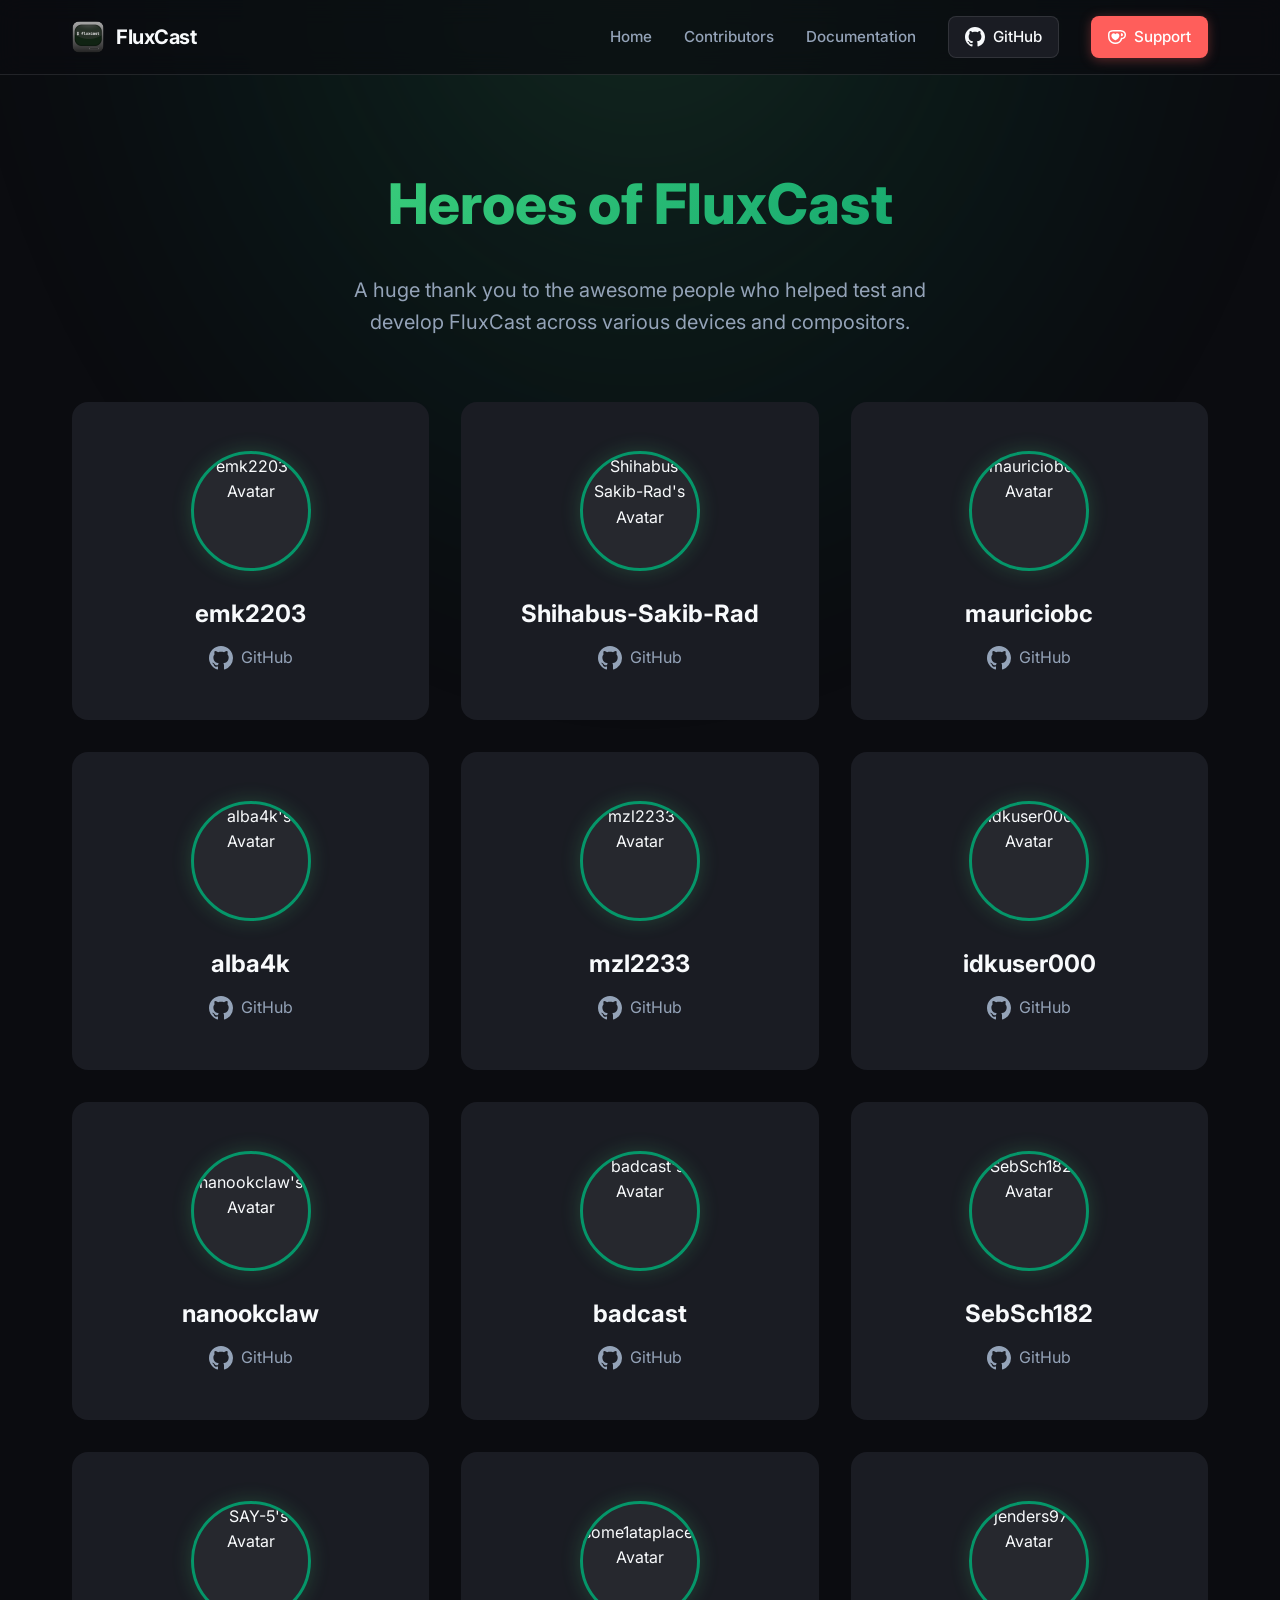
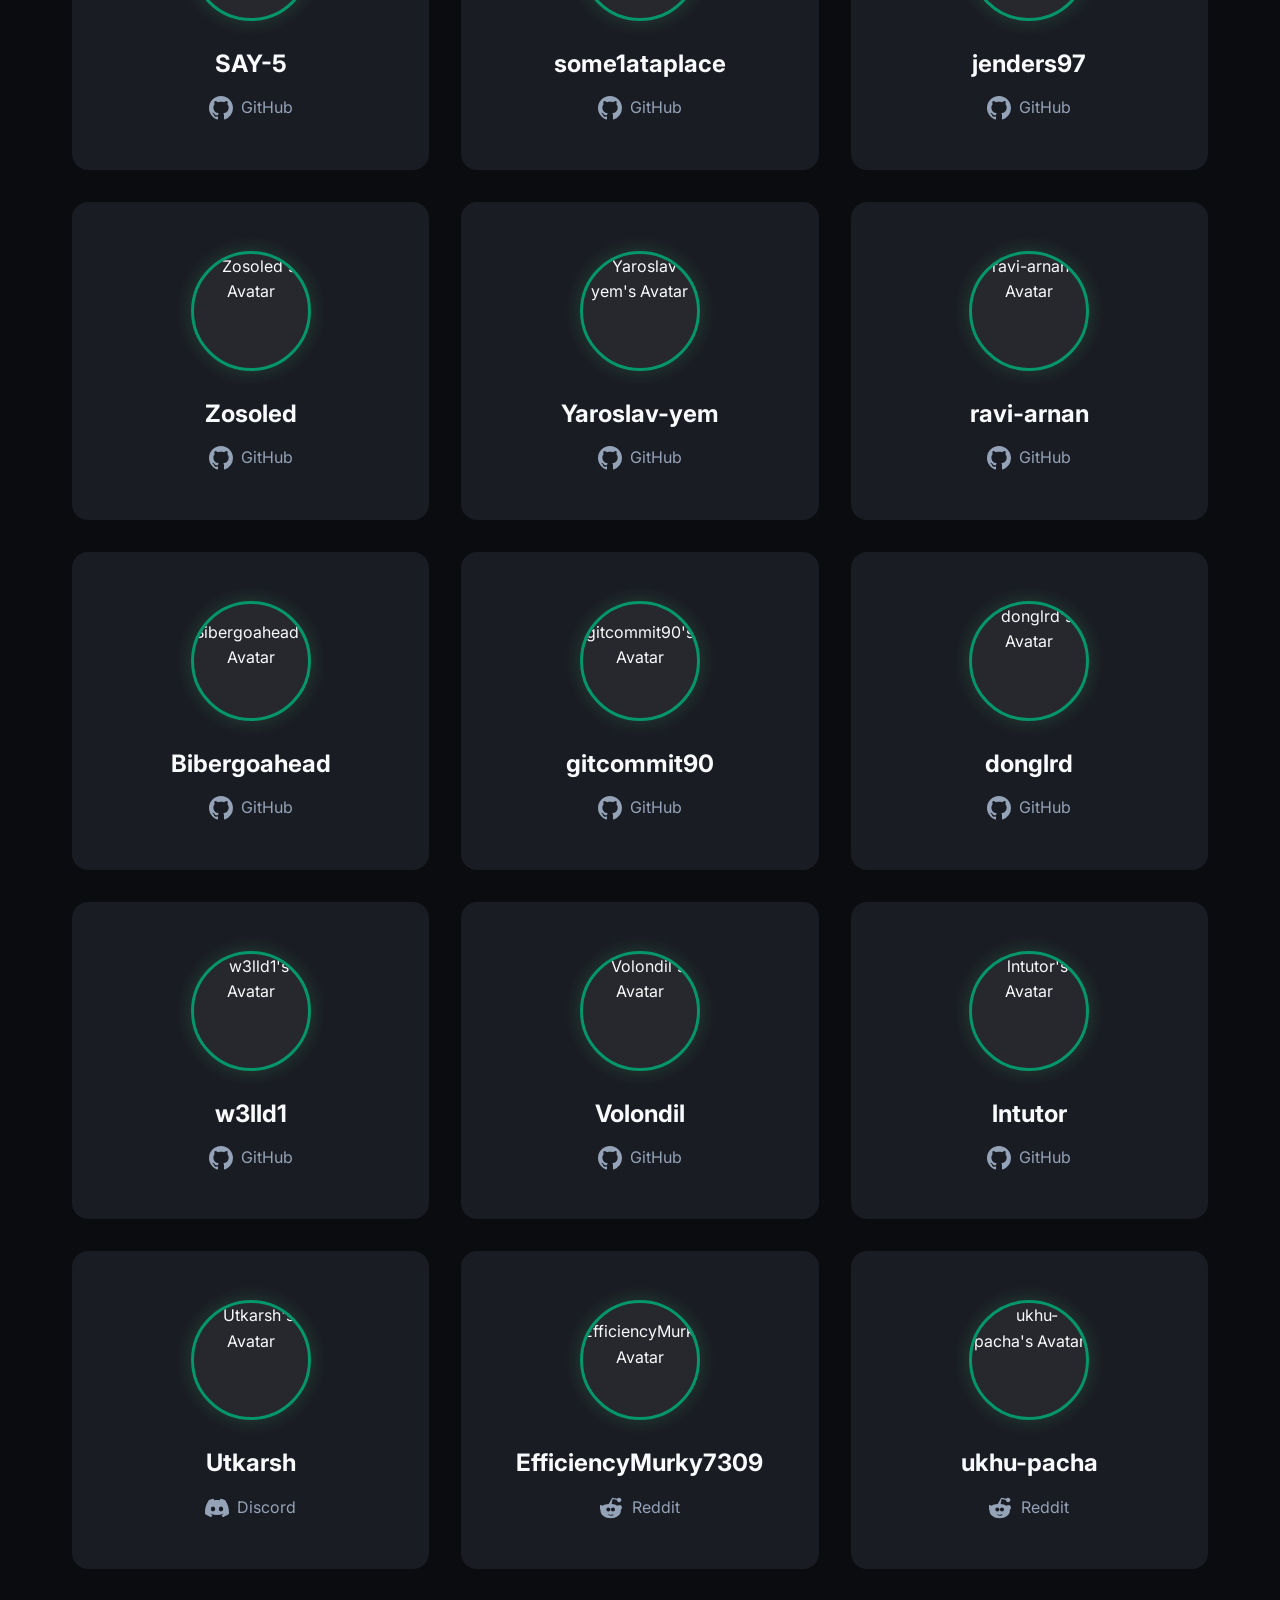
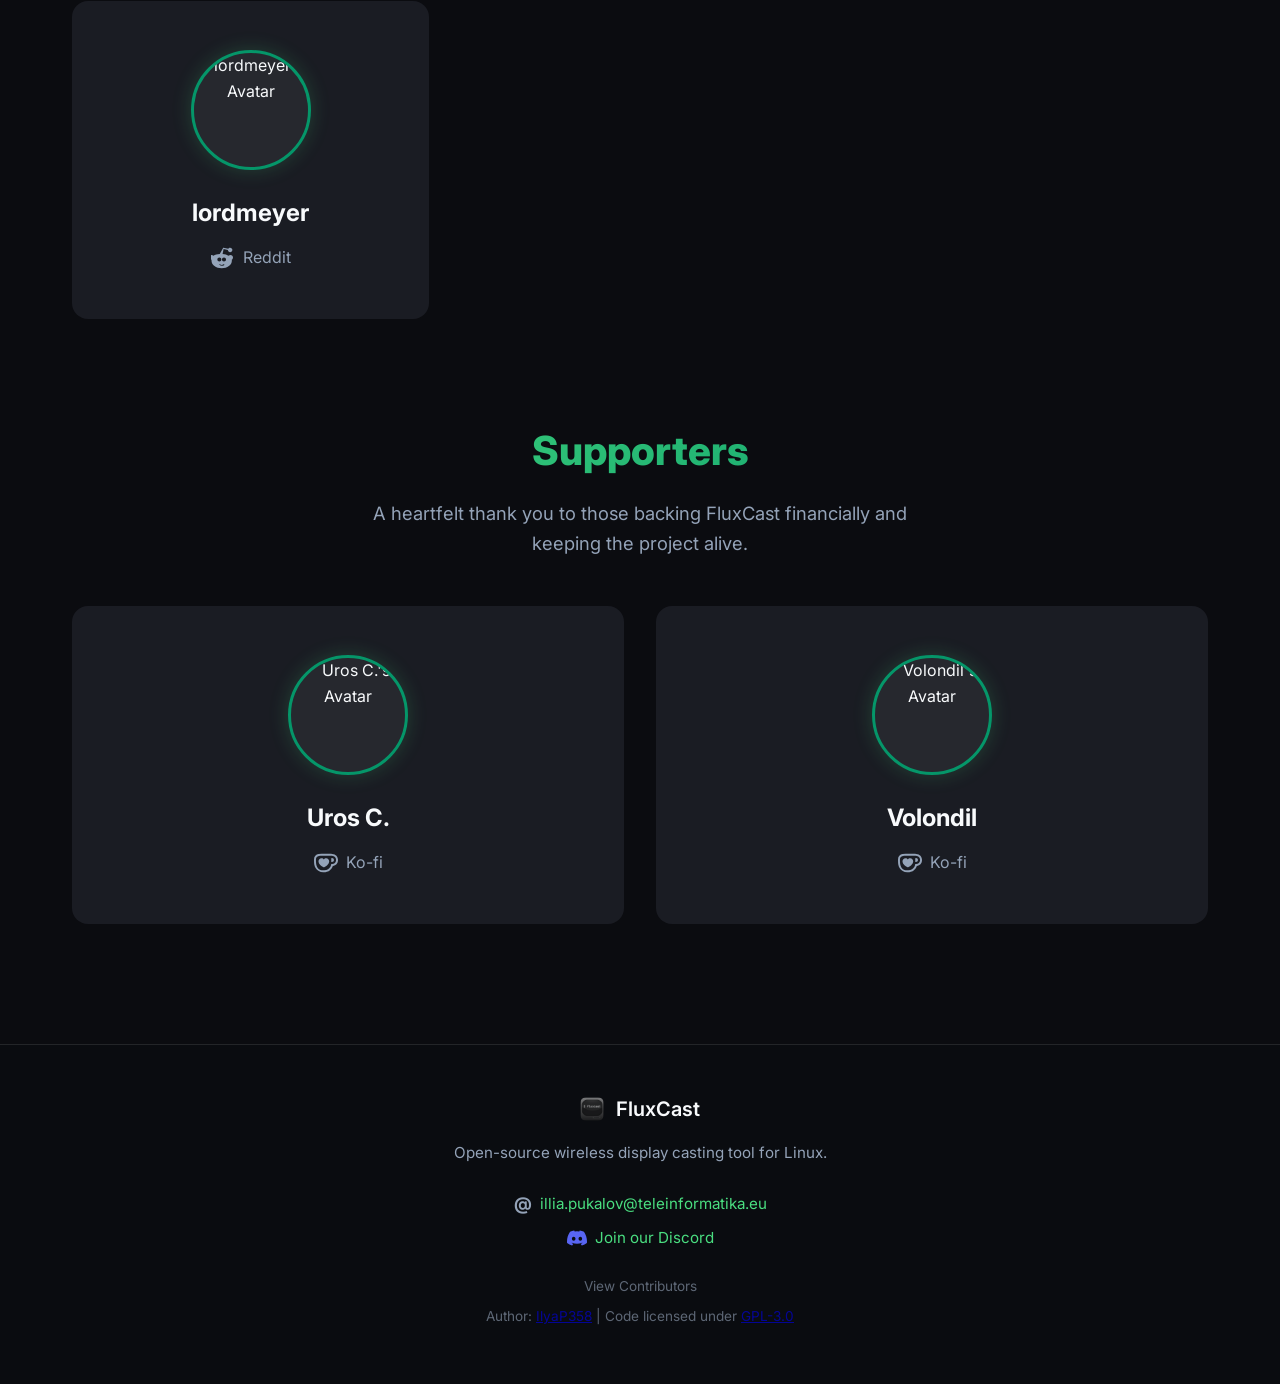
==== commit b73b8f15: "update_expired_discord_link" ====
--- a/contributors.html
+++ b/contributors.html
@@ -192,7 +192,7 @@
                         <path
                             d="M20.317 4.37a19.791 19.791 0 0 0-4.885-1.515a.074.074 0 0 0-.079.037c-.21.375-.444.864-.608 1.25a18.27 18.27 0 0 0-5.487 0a12.64 12.64 0 0 0-.617-1.25a.077.077 0 0 0-.079-.037A19.736 19.736 0 0 0 3.677 4.37a.07.07 0 0 0-.032.027C.533 9.046-.32 13.58.099 18.057a.082.082 0 0 0 .031.057a19.9 19.9 0 0 0 5.993 3.03a.078.078 0 0 0 .084-.028a14.09 14.09 0 0 0 1.226-1.994a.076.076 0 0 0-.041-.106a13.107 13.107 0 0 1-1.872-.892a.077.077 0 0 1-.008-.128a10.2 10.2 0 0 0 .372-.292a.074.074 0 0 1 .077-.01c3.928 1.793 8.18 1.793 12.062 0a.074.074 0 0 1 .078.01c.12.098.246.198.373.292a.077.077 0 0 1-.006.127a12.299 12.299 0 0 1-1.873.892a.077.077 0 0 0-.041.107c.36.698.772 1.362 1.225 1.993a.076.076 0 0 0 .084.028a19.839 19.839 0 0 0 6.002-3.03a.077.077 0 0 0 .032-.054c.5-5.177-.838-9.674-3.549-13.66a.06.06 0 0 0-.031-.03zM8.02 15.33c-1.183 0-2.157-1.085-2.157-2.419c0-1.333.956-2.419 2.157-2.419c1.21 0 2.176 1.096 2.157 2.42c0 1.333-.956 2.418-2.157 2.418zm7.975 0c-1.183 0-2.157-1.085-2.157-2.419c0-1.333.955-2.419 2.157-2.419c1.21 0 2.176 1.096 2.157 2.42c0 1.333-.946 2.418-2.157 2.418z" />
                     </svg>
-                    <a href="https://discord.gg/Qa2UTZPpPh" target="_blank" rel="noopener noreferrer"
+                    <a href="https://discord.gg/GCmPNpJZM7" target="_blank" rel="noopener noreferrer"
                         style="color: var(--accent-color); text-decoration: none; transition: opacity 0.2s;">Join our
                         Discord</a>
                 </p>
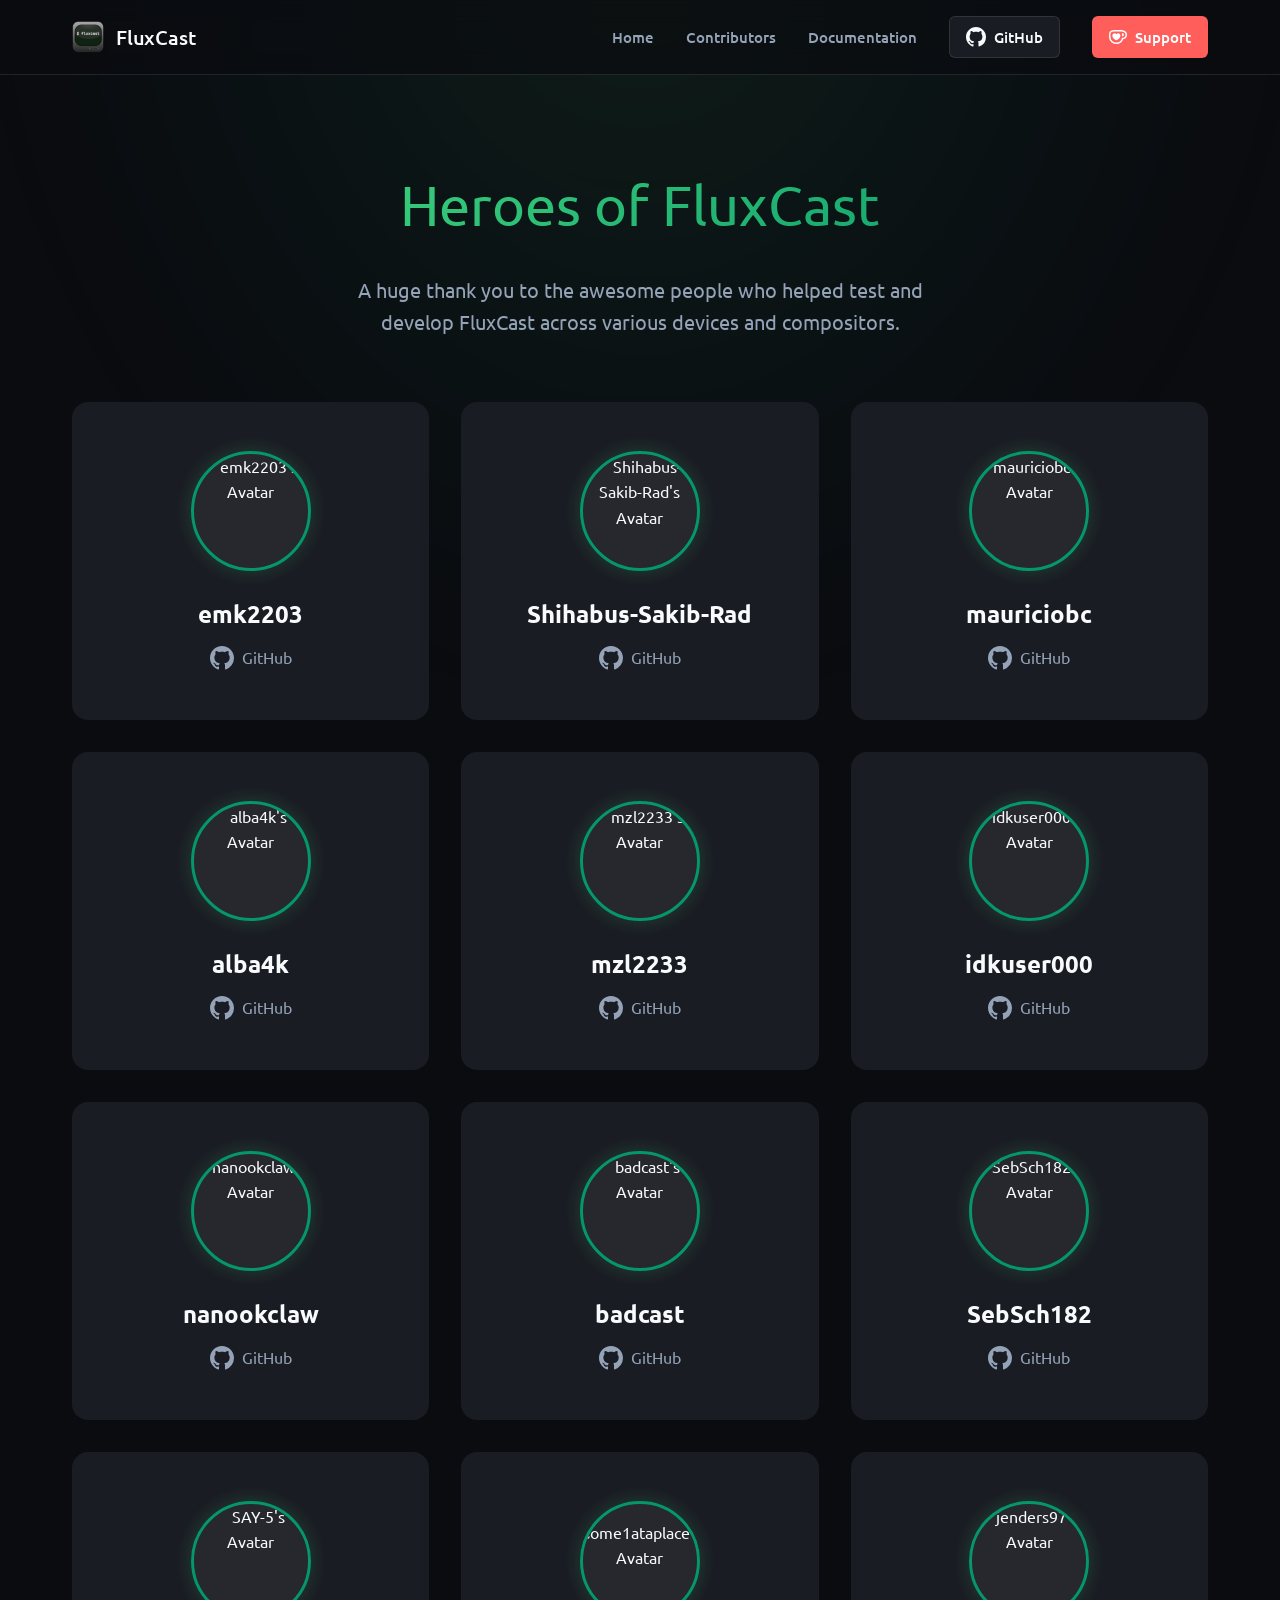
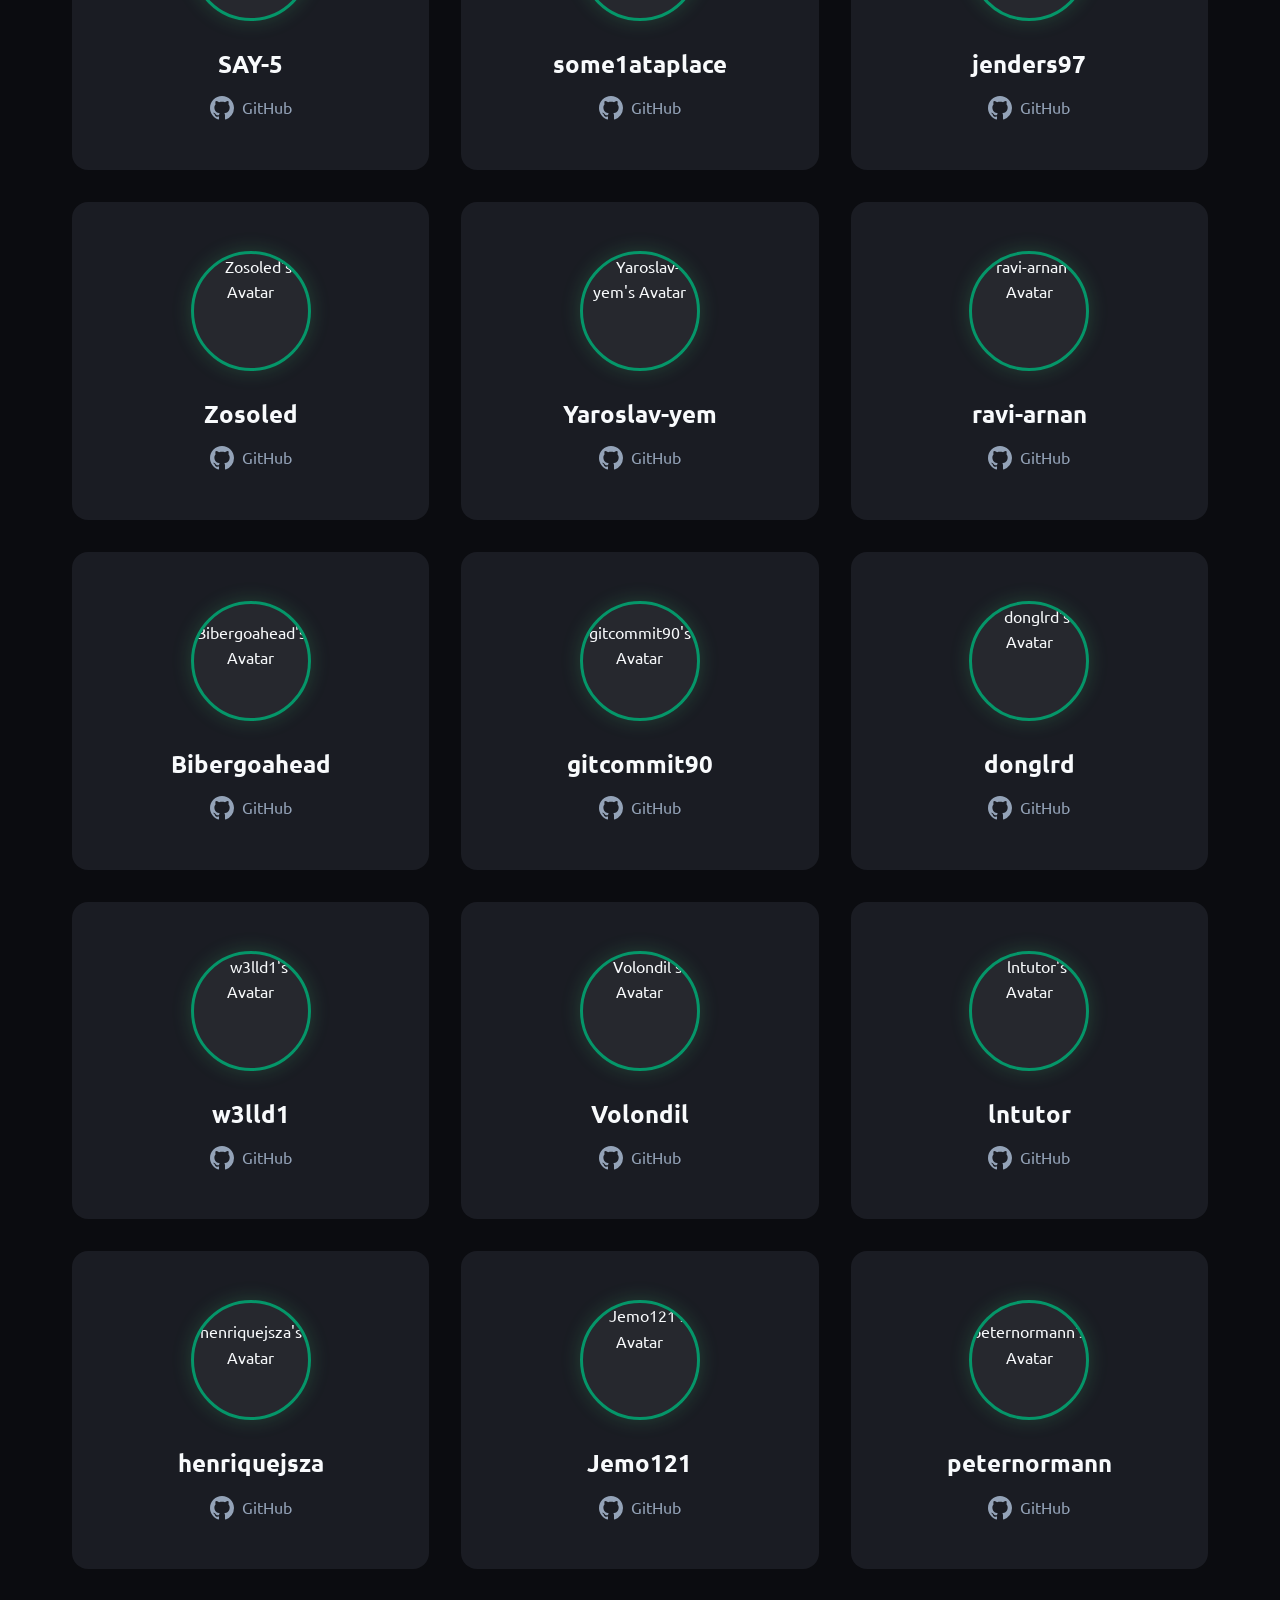
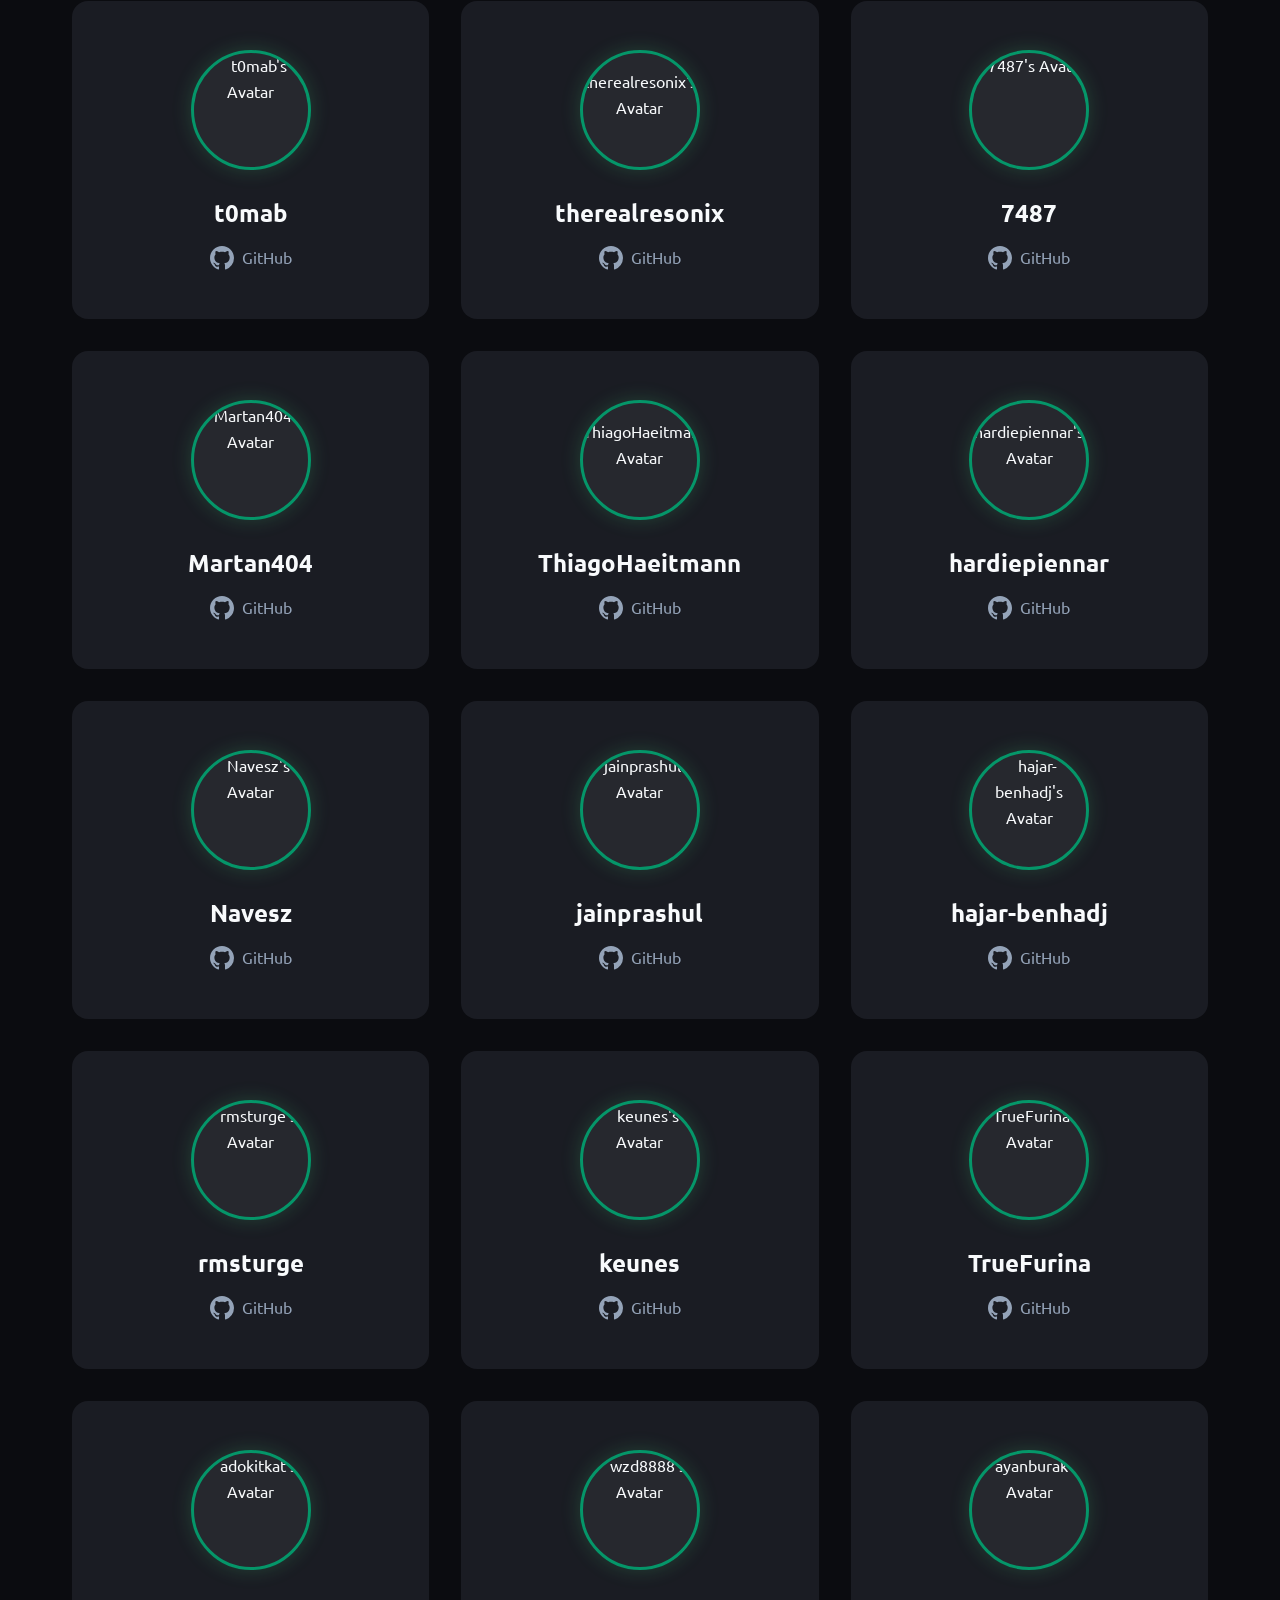
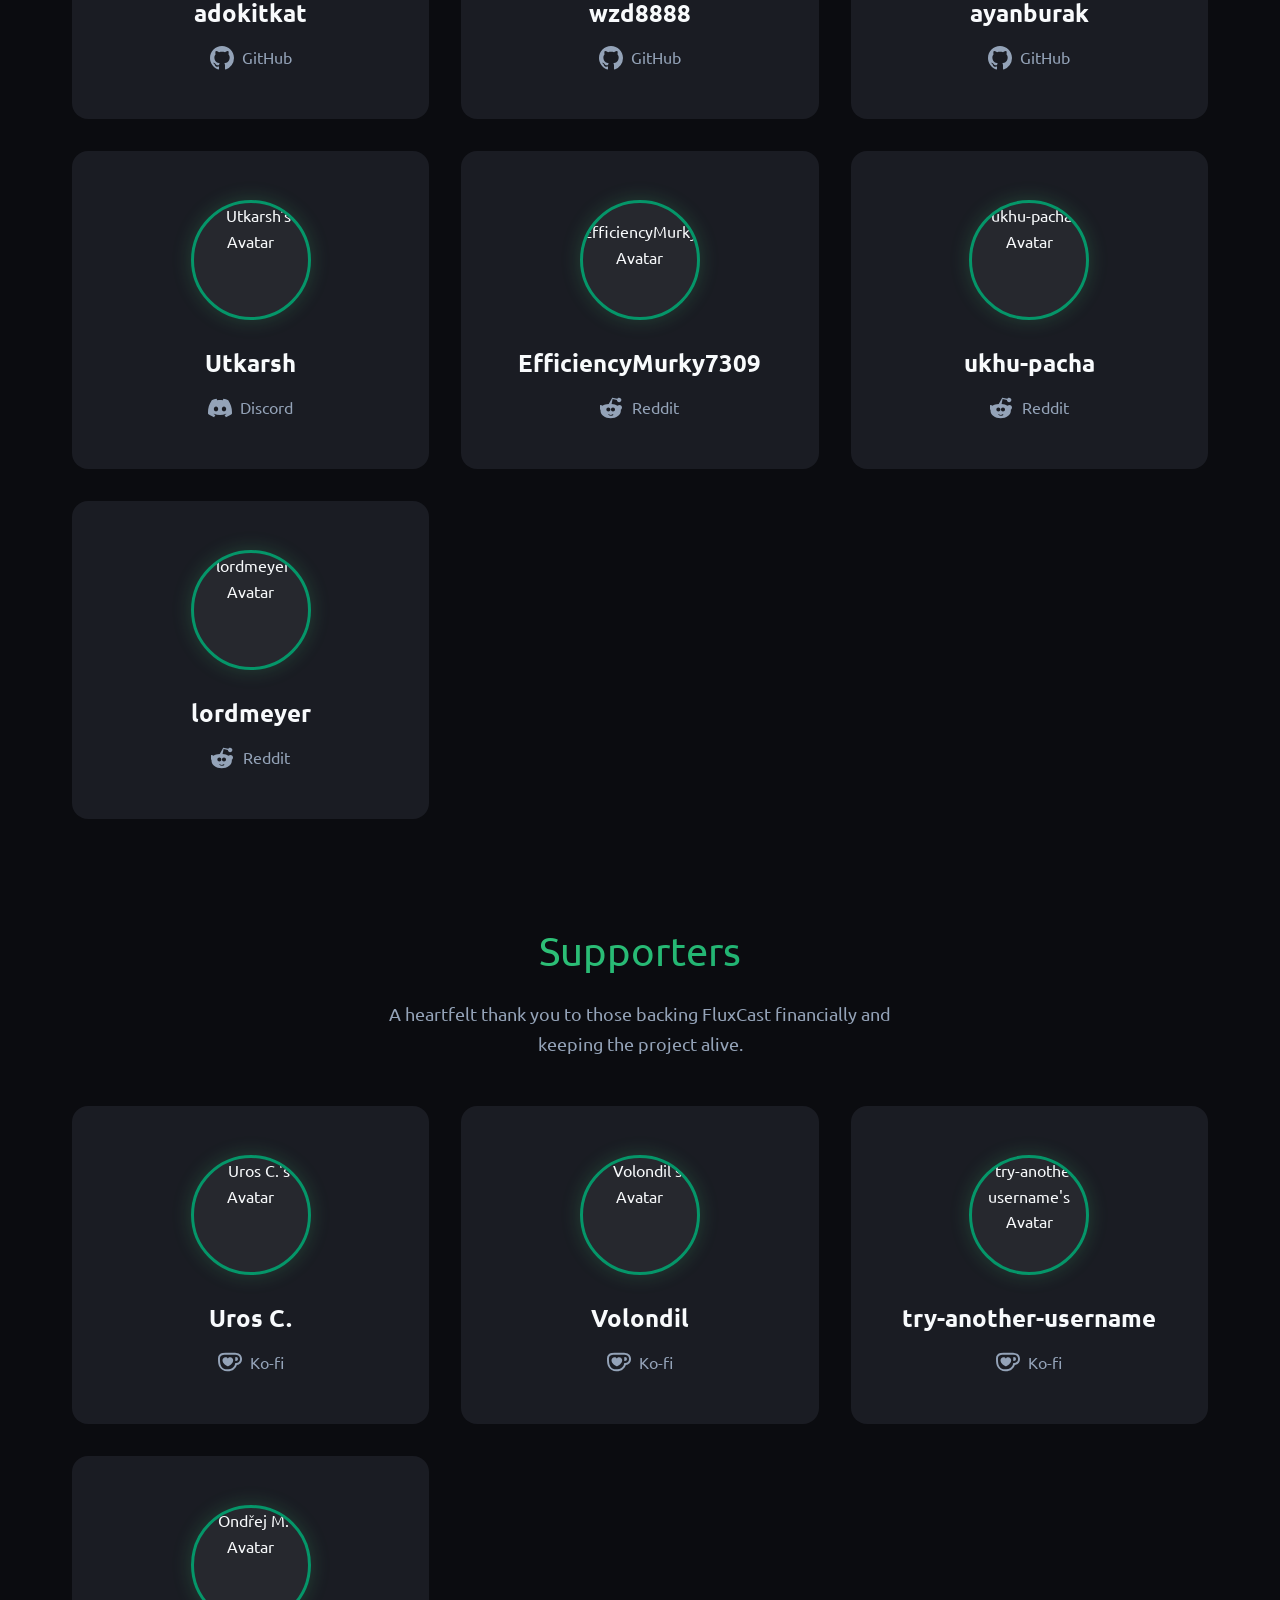
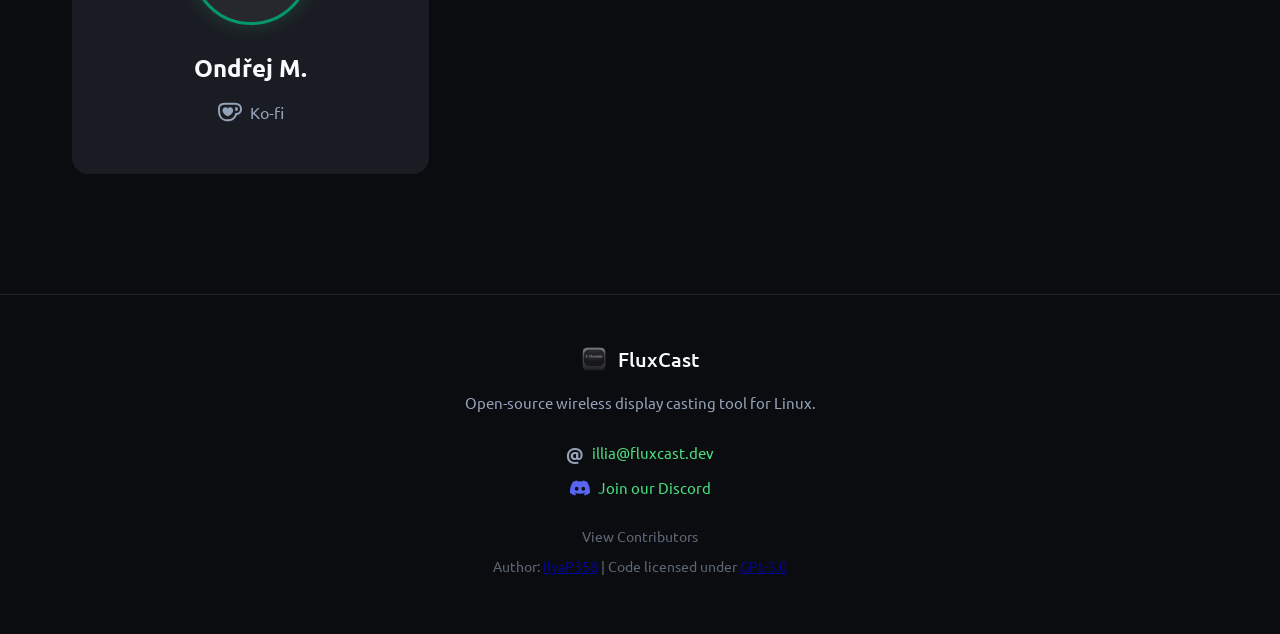
==== commit 4b81b69f: "small_redesign" ====
--- a/contributors.html
+++ b/contributors.html
@@ -12,7 +12,7 @@
     <link rel="preconnect" href="https://fonts.googleapis.com">
     <link rel="preconnect" href="https://fonts.gstatic.com" crossorigin>
     <link
-        href="https://fonts.googleapis.com/css2?family=Inter:wght@400;500;600;700;800&family=Fira+Code:wght@400;500&display=swap"
+        href="https://fonts.googleapis.com/css2?family=Ubuntu:wght@400;500;700&display=swap"
         rel="stylesheet">
     <link rel="stylesheet" href="style.css">
     <style>
@@ -25,7 +25,7 @@
 
         .contributors-title {
             font-size: 3.5rem;
-            font-weight: 800;
+            font-weight: 400;
             margin-bottom: 1.5rem;
             background: linear-gradient(135deg, var(--accent-color), var(--accent-secondary));
             -webkit-background-clip: text;
@@ -107,7 +107,7 @@
 
         .supporters-title {
             font-size: 2.5rem;
-            font-weight: 800;
+            font-weight: 400;
             margin-bottom: 1rem;
             background: linear-gradient(135deg, var(--accent-color), var(--accent-secondary));
             -webkit-background-clip: text;
@@ -183,8 +183,8 @@
             <div class="footer-contact" style="margin-top: 1.5rem; font-size: 0.95rem;">
                 <p style="display: flex; align-items: center; justify-content: center; gap: 0.5rem;">
                     <strong style="font-size: 1.1rem; color: var(--text-secondary);">@</strong>
-                    <a href="mailto:illia.pukalov@teleinformatika.eu"
-                        style="color: var(--accent-color); text-decoration: none; transition: opacity 0.2s;">illia.pukalov@teleinformatika.eu</a>
+                    <a href="mailto:illia@fluxcast.dev"
+                        style="color: var(--accent-color); text-decoration: none; transition: opacity 0.2s;">illia@fluxcast.dev</a>
                 </p>
                 <p
                     style="display: flex; align-items: center; justify-content: center; gap: 0.5rem; margin-top: 0.5rem;">
--- a/style.css
+++ b/style.css
@@ -17,7 +17,7 @@
 }
 
 body {
-    font-family: 'Inter', -apple-system, BlinkMacSystemFont, sans-serif;
+    font-family: 'Ubuntu', sans-serif;
     background-color: var(--bg-color);
     color: var(--text-primary);
     line-height: 1.6;
@@ -35,7 +35,7 @@
     transform: translateX(-50%);
     width: 100vw;
     height: 800px;
-    background: radial-gradient(ellipse at top center, rgba(74, 222, 128, 0.15) 0%, rgba(5, 150, 105, 0.08) 40%, transparent 70%);
+    background: radial-gradient(ellipse at top center, rgba(74, 222, 128, 0.09) 0%, rgba(5, 150, 105, 0.05) 40%, transparent 70%);
     filter: blur(60px);
     z-index: -1;
     pointer-events: none;
@@ -70,13 +70,13 @@
 .logo {
     width: 32px;
     height: 32px;
-    border-radius: 8px;
+    border-radius: 6px;
 }
 
 .brand-name {
-    font-weight: 700;
+    font-weight: 500;
     font-size: 1.25rem;
-    letter-spacing: -0.5px;
+    letter-spacing: -0.2px;
 }
 
 .nav-links {
@@ -103,7 +103,7 @@
     gap: 0.5rem;
     background: var(--surface-color);
     padding: 0.5rem 1rem;
-    border-radius: 8px;
+    border-radius: 6px;
     border: 1px solid var(--border-color);
     color: var(--text-primary) !important;
     transition: all 0.2s !important;
@@ -120,18 +120,15 @@
     gap: 0.5rem;
     background: #FF5E5B;
     padding: 0.5rem 1rem;
-    border-radius: 8px;
+    border-radius: 6px;
     border: 1px solid transparent;
     color: #fff !important;
     font-weight: 600;
     transition: all 0.2s !important;
-    box-shadow: 0 2px 12px rgba(255, 94, 91, 0.35);
 }
 
 .support-btn:hover {
     background: #ff4744;
-    transform: translateY(-1px);
-    box-shadow: 0 4px 18px rgba(255, 94, 91, 0.5);
 }
 
 .nav-toggle {
@@ -146,7 +143,7 @@
     color: var(--text-primary);
     cursor: pointer;
     padding: 0;
-    border-radius: 8px;
+    border-radius: 6px;
 }
 
 .nav-toggle svg {
@@ -169,9 +166,9 @@
     isolation: isolate;
     background: var(--surface-color);
     border: 1px solid var(--border-color);
-    border-radius: 24px;
+    border-radius: 10px;
     padding: 3.5rem 2.5rem;
-    box-shadow: 0 20px 50px rgba(0, 0, 0, 0.35);
+    box-shadow: 0 1px 2px rgba(0, 0, 0, 0.3);
 }
 
 .support-inner::before {
@@ -185,10 +182,10 @@
     transition: opacity 0.6s ease-in-out;
     mix-blend-mode: screen;
     background:
-        radial-gradient(circle 540px at var(--mx, 50%) var(--my, 50%),
-            rgba(255, 13, 0, 0.4),
-            rgba(214, 10, 7, 0.16) 45%,
-            transparent 68%);
+        radial-gradient(circle 400px at var(--mx, 50%) var(--my, 50%),
+            #ff001e87,
+            rgba(224, 14, 7, 0.232) 42%,
+            transparent 82%);
 }
 
 .support-inner:hover::before {
@@ -202,8 +199,8 @@
 
 .support-title {
     font-size: 2.2rem;
-    font-weight: 800;
-    letter-spacing: -0.5px;
+    font-weight: 400;
+    letter-spacing: -0.2px;
     margin-bottom: 1rem;
     color: var(--text-primary);
 }
@@ -225,10 +222,9 @@
     font-size: 1.25rem;
     font-weight: 700;
     padding: 1.1rem 2.5rem;
-    border-radius: 14px;
+    border-radius: 6px;
     text-decoration: none;
-    box-shadow: 0 10px 30px rgba(255, 94, 91, 0.45);
-    transition: transform 0.2s, box-shadow 0.2s, background 0.2s;
+    transition: background 0.2s, box-shadow 0.25s, filter 0.2s;
 }
 
 .kofi-btn svg {
@@ -238,8 +234,8 @@
 
 .kofi-btn:hover {
     background: #ff4744;
-    transform: translateY(-3px) scale(1.02);
-    box-shadow: 0 16px 40px rgba(255, 94, 91, 0.6);
+    filter: brightness(1.08);
+    box-shadow: 0 0 28px rgba(255, 94, 91, 0.85), 0 14px 38px rgba(255, 94, 91, 0.45);
 }
 
 .support-note {
@@ -249,25 +245,28 @@
 }
 
 .hero {
-    max-width: 1200px;
+    max-width: 1320px;
     margin: 0 auto;
     padding: 160px 2rem 80px;
-    display: flex;
-    flex-direction: column;
-    align-items: center;
-    text-align: center;
+    display: grid;
+    grid-template-columns: minmax(360px, 610px) minmax(500px, 1fr);
+    align-items: center;
+    gap: 2.5rem;
 }
 
 .hero-content {
-    max-width: 800px;
-    margin-bottom: 4rem;
+    max-width: 610px;
+    text-align: left;
+    position: relative;
+    z-index: 2;
 }
 
 .hero-title {
+    font-family: 'Ubuntu', sans-serif;
     font-size: 4rem;
-    font-weight: 800;
+    font-weight: 400;
     line-height: 1.1;
-    letter-spacing: -1.5px;
+    letter-spacing: -0.5px;
     margin-bottom: 1.5rem;
 }
 
@@ -279,39 +278,77 @@
 }
 
 .hero-subtitle {
+    font-family: 'Ubuntu', sans-serif;
     font-size: 1.25rem;
     color: var(--text-secondary);
     margin-bottom: 2.5rem;
-    max-width: 600px;
-    margin-left: auto;
-    margin-right: auto;
+    max-width: 560px;
 }
 
 .hero-actions {
     display: flex;
-    justify-content: center;
+    justify-content: flex-start;
+    flex-wrap: nowrap;
+    align-items: center;
     gap: 1rem;
+}
+
+.hero-actions .btn {
+    white-space: nowrap;
+}
+
+.hero-btn-download {
+    background: linear-gradient(135deg, var(--accent-color), var(--accent-secondary));
+    color: #04130a;
+    border: 1px solid rgba(134, 239, 172, 0.35);
+    box-shadow: inset 0 1px 0 rgba(255, 255, 255, 0.25), 0 1px 3px rgba(0, 0, 0, 0.35);
+    font-weight: 700;
+}
+
+.hero-btn-download:hover {
+    filter: brightness(1.07);
+}
+
+#latest-release-version {
+    margin-left: 0.15rem;
+    font-variant-numeric: tabular-nums;
+    letter-spacing: 0.01em;
+}
+
+.hero-btn-repo {
+    background: rgba(255, 255, 255, 0.08);
+    color: var(--text-primary);
+    border: 1px solid rgba(255, 255, 255, 0.18);
+    box-shadow: none;
+}
+
+.hero-btn-repo:hover {
+    background: rgba(255, 255, 255, 0.14);
+    transform: none;
+    box-shadow: none;
+}
+
+.hero-actions .btn-secondary:hover {
+    transform: none;
 }
 
 .btn {
     padding: 0.875rem 1.5rem;
-    border-radius: 8px;
+    border-radius: 6px;
     font-weight: 600;
     font-size: 1rem;
     text-decoration: none;
-    transition: all 0.3s ease;
+    transition: all 0.2s ease;
     cursor: pointer;
 }
 
 .btn-primary {
     background: var(--text-primary);
     color: var(--bg-color);
-    box-shadow: 0 4px 14px rgba(255, 255, 255, 0.25);
 }
 
 .btn-primary:hover {
-    transform: translateY(-2px);
-    box-shadow: 0 6px 20px rgba(255, 255, 255, 0.3);
+    background: #fff;
 }
 
 .btn-secondary {
@@ -323,23 +360,27 @@
 
 .btn-secondary:hover {
     background: rgba(255, 255, 255, 0.1);
-    transform: translateY(-2px);
 }
 
 .video-container {
     width: 100%;
-    max-width: 1000px;
+    max-width: 980px;
     position: relative;
+    justify-self: end;
+    transform: translateY(22px);
 }
 
 .video-wrapper {
     position: relative;
-    border-radius: 12px;
+    border-radius: 10px;
     background: var(--surface-color);
     padding: 8px;
     border: 1px solid var(--border-color);
-    box-shadow: 0 20px 40px rgba(0, 0, 0, 0.5);
+    box-shadow: 0 8px 24px rgba(0, 0, 0, 0.45);
     z-index: 1;
+    transform: rotate(-0.35deg);
+    transform-origin: center;
+    transition: transform 0.25s ease, box-shadow 0.25s ease;
 }
 
 .video-glow {
@@ -351,20 +392,25 @@
     height: 100%;
     background: linear-gradient(135deg, var(--accent-color), var(--accent-secondary));
     filter: blur(100px);
-    opacity: 0.15;
+    opacity: 0.1;
     z-index: -1;
     border-radius: inherit;
     transition: opacity 0.3s ease;
 }
 
 .video-wrapper:hover .video-glow {
-    opacity: 0.25;
+    opacity: 0.16;
+}
+
+.video-wrapper:hover {
+    transform: rotate(-0.35deg);
+    box-shadow: 0 10px 28px rgba(0, 0, 0, 0.5);
 }
 
 video {
     width: 100%;
     height: auto;
-    border-radius: 6px;
+    border-radius: 4px;
     display: block;
 }
 
@@ -377,24 +423,20 @@
 .faq-container {
     display: flex;
     flex-direction: column;
-    gap: 1.5rem;
+    border-top: 1px solid var(--border-color);
 }
 
 .faq-item {
-    background: var(--surface-color);
-    border: 1px solid var(--border-color);
-    border-radius: 12px;
-    padding: 2rem;
-    transition: border-color 0.3s ease;
-}
-
-.faq-item:hover {
-    border-color: rgba(255, 255, 255, 0.2);
+    background: transparent;
+    border: none;
+    border-bottom: 1px solid var(--border-color);
+    border-radius: 0;
+    padding: 2rem 0;
 }
 
 .faq-question {
     font-size: 1.25rem;
-    font-weight: 600;
+    font-weight: 500;
     margin-bottom: 1rem;
     color: var(--text-primary);
     display: flex;
@@ -426,8 +468,17 @@
     padding: 0.2rem 0.4rem;
     border-radius: 4px;
     font-size: 0.9em;
-    font-family: 'Fira Code', monospace;
+    font-family: 'Ubuntu', sans-serif;
     color: var(--accent-color);
+}
+
+.faq-answer a {
+    color: var(--accent-color);
+    text-decoration: none;
+}
+
+.faq-answer a:hover {
+    text-decoration: underline;
 }
 
 .documentation-section {
@@ -443,7 +494,7 @@
 
 .section-header h2 {
     font-size: 2.5rem;
-    font-weight: 700;
+    font-weight: 400;
     margin-bottom: 0.5rem;
 }
 
@@ -454,7 +505,7 @@
 .docs-container {
     background: var(--surface-color);
     border: 1px solid var(--border-color);
-    border-radius: 16px;
+    border-radius: 10px;
     padding: 3rem;
     position: relative;
     overflow: hidden;
@@ -472,6 +523,7 @@
 
 .docs-container h1 {
     font-size: 2rem;
+    font-weight: 400;
     margin-bottom: 1.5rem;
     padding-bottom: 0.5rem;
     border-bottom: 1px solid var(--border-color);
@@ -479,12 +531,14 @@
 
 .docs-container h2 {
     font-size: 1.5rem;
+    font-weight: 500;
     margin-top: 2.5rem;
     margin-bottom: 1rem;
 }
 
 .docs-container h3 {
     font-size: 1.25rem;
+    font-weight: 500;
     margin-top: 2rem;
     margin-bottom: 1rem;
 }
@@ -514,7 +568,7 @@
 }
 
 .docs-container code {
-    font-family: 'Fira Code', monospace;
+    font-family: 'Ubuntu', sans-serif;
     background: rgba(0, 0, 0, 0.3);
     padding: 0.2rem 0.4rem;
     border-radius: 4px;
@@ -525,7 +579,7 @@
 .docs-container pre {
     background: #0D1117;
     border: 1px solid var(--border-color);
-    border-radius: 8px;
+    border-radius: 6px;
     padding: 1.25rem;
     overflow-x: auto;
     margin-bottom: 1.5rem;
@@ -566,8 +620,8 @@
     align-items: center;
     justify-content: center;
     overflow: hidden;
-    border-radius: 24px;
-    background: radial-gradient(ellipse at center, rgba(88, 101, 242, 0.08) 0%, transparent 65%);
+    border-radius: 10px;
+    background: radial-gradient(ellipse at center, rgba(88, 101, 242, 0.06) 0%, transparent 65%);
 }
 
 .community-bubbles {
@@ -622,7 +676,7 @@
     margin: 0 auto 1.5rem;
     color: #fff;
     filter: drop-shadow(0 0 16px rgba(88, 101, 242, 0.6));
-    transition: transform 0.2s, filter 0.2s;
+    transition: filter 0.2s;
 }
 
 .community-server-icon svg {
@@ -632,7 +686,6 @@
 }
 
 .community-server-icon:hover {
-    transform: translateY(-2px) scale(1.04);
     filter: drop-shadow(0 0 24px rgba(88, 101, 242, 0.85));
 }
 
@@ -649,8 +702,8 @@
 
 .install-title {
     font-size: 2.4rem;
-    font-weight: 800;
-    letter-spacing: -0.5px;
+    font-weight: 400;
+    letter-spacing: -0.2px;
     margin-bottom: 0.5rem;
     color: var(--text-primary);
 }
@@ -663,9 +716,9 @@
 .install-card {
     background: var(--surface-color);
     border: 1px solid var(--border-color);
-    border-radius: 20px;
+    border-radius: 10px;
     padding: 0.5rem 1.5rem;
-    box-shadow: 0 20px 50px rgba(0, 0, 0, 0.35);
+    box-shadow: 0 1px 2px rgba(0, 0, 0, 0.3);
 }
 
 .install-row {
@@ -699,6 +752,7 @@
     font-size: 0.85rem;
     font-weight: 600;
     color: var(--text-secondary);
+    text-align: center;
 }
 
 .install-cmd {
@@ -710,9 +764,31 @@
     gap: 1rem;
     background: var(--bg-color);
     border: 1px solid var(--border-color);
-    border-radius: 12px;
+    border-radius: 6px;
     padding: 0.85rem 1rem 0.85rem 1.1rem;
-    font-family: 'Fira Code', monospace;
+    font-family: 'Ubuntu', sans-serif;
+}
+
+.install-deb {
+    flex: 1;
+    min-width: 0;
+}
+
+.install-alt {
+    margin-top: 0.6rem;
+    font-size: 0.8rem;
+    color: var(--text-secondary);
+    opacity: 0.7;
+}
+
+.install-alt a {
+    color: inherit;
+    text-decoration: underline;
+    text-underline-offset: 2px;
+}
+
+.install-alt a:hover {
+    color: var(--text-primary);
 }
 
 .install-cmd code {
@@ -721,6 +797,20 @@
     color: var(--text-primary);
     white-space: nowrap;
     overflow-x: auto;
+}
+
+.install-cmd-multi {
+    align-items: flex-start;
+}
+
+.install-cmd-multi code {
+    flex: 1;
+    min-width: 0;
+    font-size: 0.85rem;
+    line-height: 1.9;
+    white-space: pre-wrap;
+    overflow-wrap: anywhere;
+    overflow-x: visible;
 }
 
 .install-prompt {
@@ -737,7 +827,7 @@
     width: 34px;
     height: 34px;
     border: none;
-    border-radius: 8px;
+    border-radius: 6px;
     background: transparent;
     color: var(--text-secondary);
     cursor: pointer;
@@ -783,8 +873,8 @@
 
 .community-title {
     font-size: 2.4rem;
-    font-weight: 800;
-    letter-spacing: -0.5px;
+    font-weight: 400;
+    letter-spacing: -0.2px;
     margin-bottom: 0.65rem;
     color: var(--text-primary);
 }
@@ -847,7 +937,7 @@
     justify-content: center;
     gap: 0.75rem;
     margin-bottom: 1rem;
-    font-weight: 600;
+    font-weight: 500;
     font-size: 1.25rem;
 }
 
@@ -875,9 +965,58 @@
     margin-top: 1.5rem;
 }
 
+@media (max-width: 1080px) {
+    .hero {
+        grid-template-columns: minmax(300px, 520px) minmax(390px, 1fr);
+        gap: 2rem;
+        padding-top: 145px;
+    }
+
+    .hero-title {
+        font-size: 3.3rem;
+    }
+
+    .video-container {
+        max-width: 820px;
+        transform: translateY(12px);
+    }
+}
+
 @media (max-width: 768px) {
+    .hero {
+        grid-template-columns: 1fr;
+        gap: 2rem;
+        padding-top: 128px;
+        text-align: center;
+    }
+
+    .hero-content {
+        max-width: 760px;
+        text-align: center;
+    }
+
     .hero-title {
         font-size: 2.5rem;
+    }
+
+    .hero-subtitle {
+        margin-left: auto;
+        margin-right: auto;
+    }
+
+    .hero-actions {
+        justify-content: center;
+        flex-wrap: wrap;
+    }
+
+    .video-container {
+        justify-self: center;
+        max-width: 1000px;
+        transform: none;
+    }
+
+    .video-wrapper {
+        transform: none;
     }
     
     .nav-toggle {
@@ -895,7 +1034,7 @@
         padding: 0.75rem 1.5rem 1.25rem;
         background: var(--bg-color);
         border-bottom: 1px solid var(--border-color);
-        box-shadow: 0 16px 30px rgba(0, 0, 0, 0.45);
+        box-shadow: 0 8px 20px rgba(0, 0, 0, 0.45);
         opacity: 0;
         transform: translateY(-10px);
         pointer-events: none;
@@ -923,3 +1062,19 @@
         padding: 1.5rem;
     }
 }
+
+@media (max-width: 520px) {
+    .hero {
+        padding: 120px 1.25rem 60px;
+    }
+
+    .hero-title {
+        font-size: 2rem;
+        letter-spacing: 0;
+    }
+
+    .hero-subtitle {
+        font-size: 1.1rem;
+        margin-bottom: 2rem;
+    }
+}
